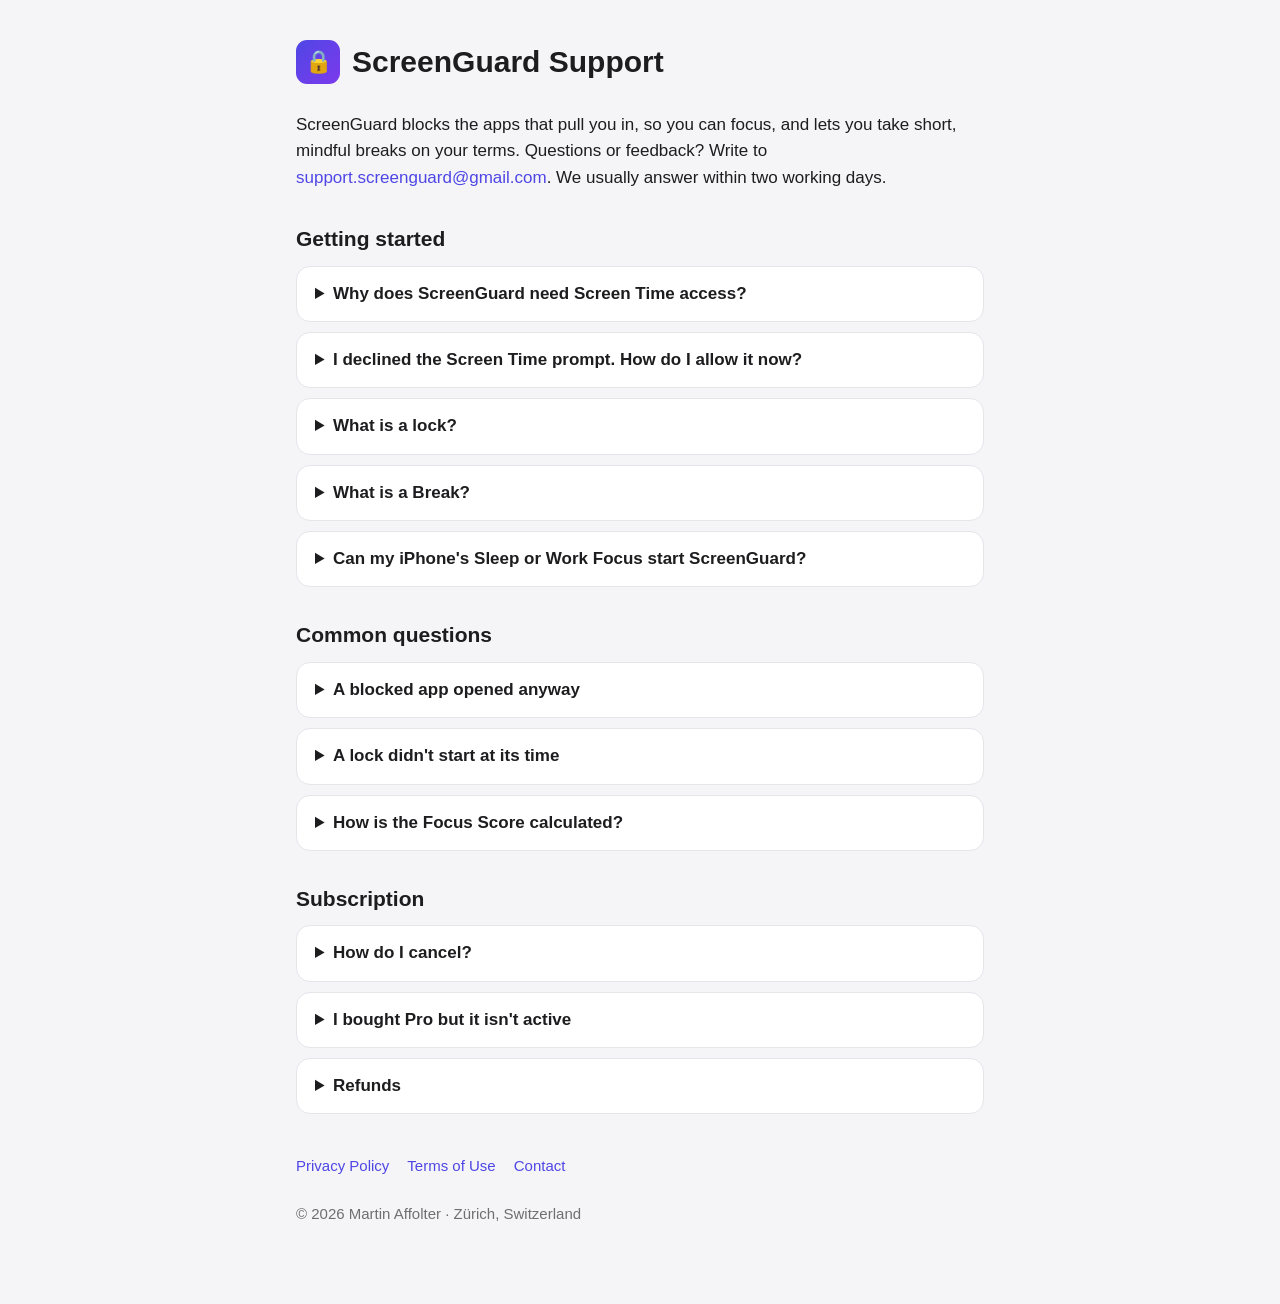
==== index.html @ 08f913f5 "Update support site" ====
<!doctype html>
<html lang="en">
<head>
<meta charset="utf-8"><meta name="viewport" content="width=device-width, initial-scale=1">
<title>ScreenGuard Support</title>
<meta name="description" content="Help and support for ScreenGuard, the calm app blocker for iPhone.">
<link rel="stylesheet" href="style.css">
</head>
<body><main>
<header><div class="logo" aria-hidden="true">🔒</div><h1>ScreenGuard Support</h1></header>
<p>ScreenGuard blocks the apps that pull you in, so you can focus, and lets you take short, mindful breaks on your terms. Questions or feedback? Write to <a href="mailto:support.screenguard@gmail.com">support.screenguard@gmail.com</a>. We usually answer within two working days.</p>

<h2>Getting started</h2>
<details><summary>Why does ScreenGuard need Screen Time access?</summary>
<p>Blocking apps on iPhone is only possible through Apple's Screen Time framework. When you allow access, ScreenGuard can shield the apps you choose. Your data never leaves your iPhone; see the <a href="privacy.html">privacy policy</a>.</p></details>
<details><summary>I declined the Screen Time prompt. How do I allow it now?</summary>
<p>Open ScreenGuard; it shows a button to ask again. If that doesn't appear, go to iPhone Settings › Screen Time › Apps with Screen Time Access and turn on ScreenGuard.</p></details>
<details><summary>What is a lock?</summary>
<p>A <strong>lock</strong> is a group of apps and when they're locked. There are three kinds: <strong>for a set time</strong> (now, or automatically at set times), <strong>all the time</strong> (with short Breaks when you need one, and optional free times like lunch), and a <strong>daily time limit</strong> (one shared amount of time a day for the group). You find them all on the Locks page.</p></details>
<details><summary>What is a Break?</summary>
<p>A <strong>Break</strong> opens the apps of an always-on lock for a few minutes, after a short breathing pause, and locks them again automatically. You choose how many Breaks you get a day in Settings › Daily Goal &amp; Breaks.</p></details>
<details><summary>Can my iPhone's Sleep or Work Focus start ScreenGuard?</summary>
<p>Yes. In iPhone Settings › Focus, choose a Focus (for example Sleep), tap Add Filter, choose ScreenGuard and pick a lock. Its apps are locked while that Focus is on.</p></details>

<h2>Common questions</h2>
<details><summary>A blocked app opened anyway</summary>
<p>Make sure Screen Time access is still on (Settings › Screen Time › Apps with Screen Time Access) and that the app is in the lock that's running. iOS sometimes needs a few seconds to apply a new block.</p></details>
<details><summary>A lock didn't start at its time</summary>
<p>Check that the time is switched on in the lock, that today isn't a day off, and that you didn't unlock it early earlier in the same window. iOS allows ScreenGuard at most 14 lock times in total.</p></details>
<details><summary>How is the Focus Score calculated?</summary>
<p>Tap the ⓘ next to your score in the app. In short: Focus time (50), follow-through (20), restraint (20) and letting your planned locks run (10). Every way of locking counts as Focus time between 7:00 and 23:00: locks you start, locks at set times, always-locked apps (minus Breaks and free times) and daily time limits once they're used up. Each Break costs a few points, a little more each time.</p></details>

<h2>Subscription</h2>
<details><summary>How do I cancel?</summary>
<p>Settings › your name › Subscriptions › ScreenGuard Pro › Cancel Subscription. You keep Pro until the end of the period you paid for.</p></details>
<details><summary>I bought Pro but it isn't active</summary>
<p>In ScreenGuard open Settings › ScreenGuard Pro and tap Restore Purchases, signed in with the Apple Account you bought with.</p></details>
<details><summary>Refunds</summary>
<p>Purchases are handled by Apple. Request a refund at <a href="https://reportaproblem.apple.com">reportaproblem.apple.com</a>.</p></details>

<nav><a href="privacy.html">Privacy Policy</a><a href="https://www.apple.com/legal/internet-services/itunes/dev/stdeula/">Terms of Use</a><a href="mailto:support.screenguard@gmail.com">Contact</a></nav>
<p class="muted" style="margin-top:24px">© 2026 Martin Affolter · Zürich, Switzerland</p>
</main></body></html>
---- style.css ----
:root { --bg:#f5f5f7; --card:#fff; --ink:#1d1d1f; --muted:#6e6e73; --accent:#4f46e5; --line:#e5e5ea; }
@media (prefers-color-scheme: dark) { :root { --bg:#000; --card:#1c1c1e; --ink:#f5f5f7; --muted:#a1a1a6; --accent:#8b85ff; --line:#2c2c2e; } }
* { box-sizing: border-box; }
body { margin:0; background:var(--bg); color:var(--ink); font:17px/1.55 -apple-system, BlinkMacSystemFont, "SF Pro Text", "Helvetica Neue", Arial, sans-serif; -webkit-text-size-adjust:100%; }
main { max-width:720px; margin:0 auto; padding:40px 16px 64px; }
header { display:flex; align-items:center; gap:12px; margin-bottom:28px; }
.logo { width:44px; height:44px; border-radius:11px; background:linear-gradient(135deg,var(--accent),#7c3aed); display:grid; place-items:center; color:#fff; font-size:22px; }
h1 { font-size:30px; line-height:1.2; margin:0; }
h2 { font-size:21px; margin:32px 0 8px; }
h3 { font-size:17px; margin:20px 0 4px; }
p, li { color:var(--ink); }
.muted { color:var(--muted); font-size:15px; }
.card { background:var(--card); border-radius:16px; padding:20px; margin:16px 0; border:1px solid var(--line); }
a { color:var(--accent); text-decoration:none; } a:hover { text-decoration:underline; }
details { background:var(--card); border:1px solid var(--line); border-radius:14px; padding:14px 18px; margin:10px 0; }
summary { font-weight:600; cursor:pointer; }
nav { display:flex; gap:18px; margin-top:40px; font-size:15px; flex-wrap:wrap; }
ul { padding-left:22px; }
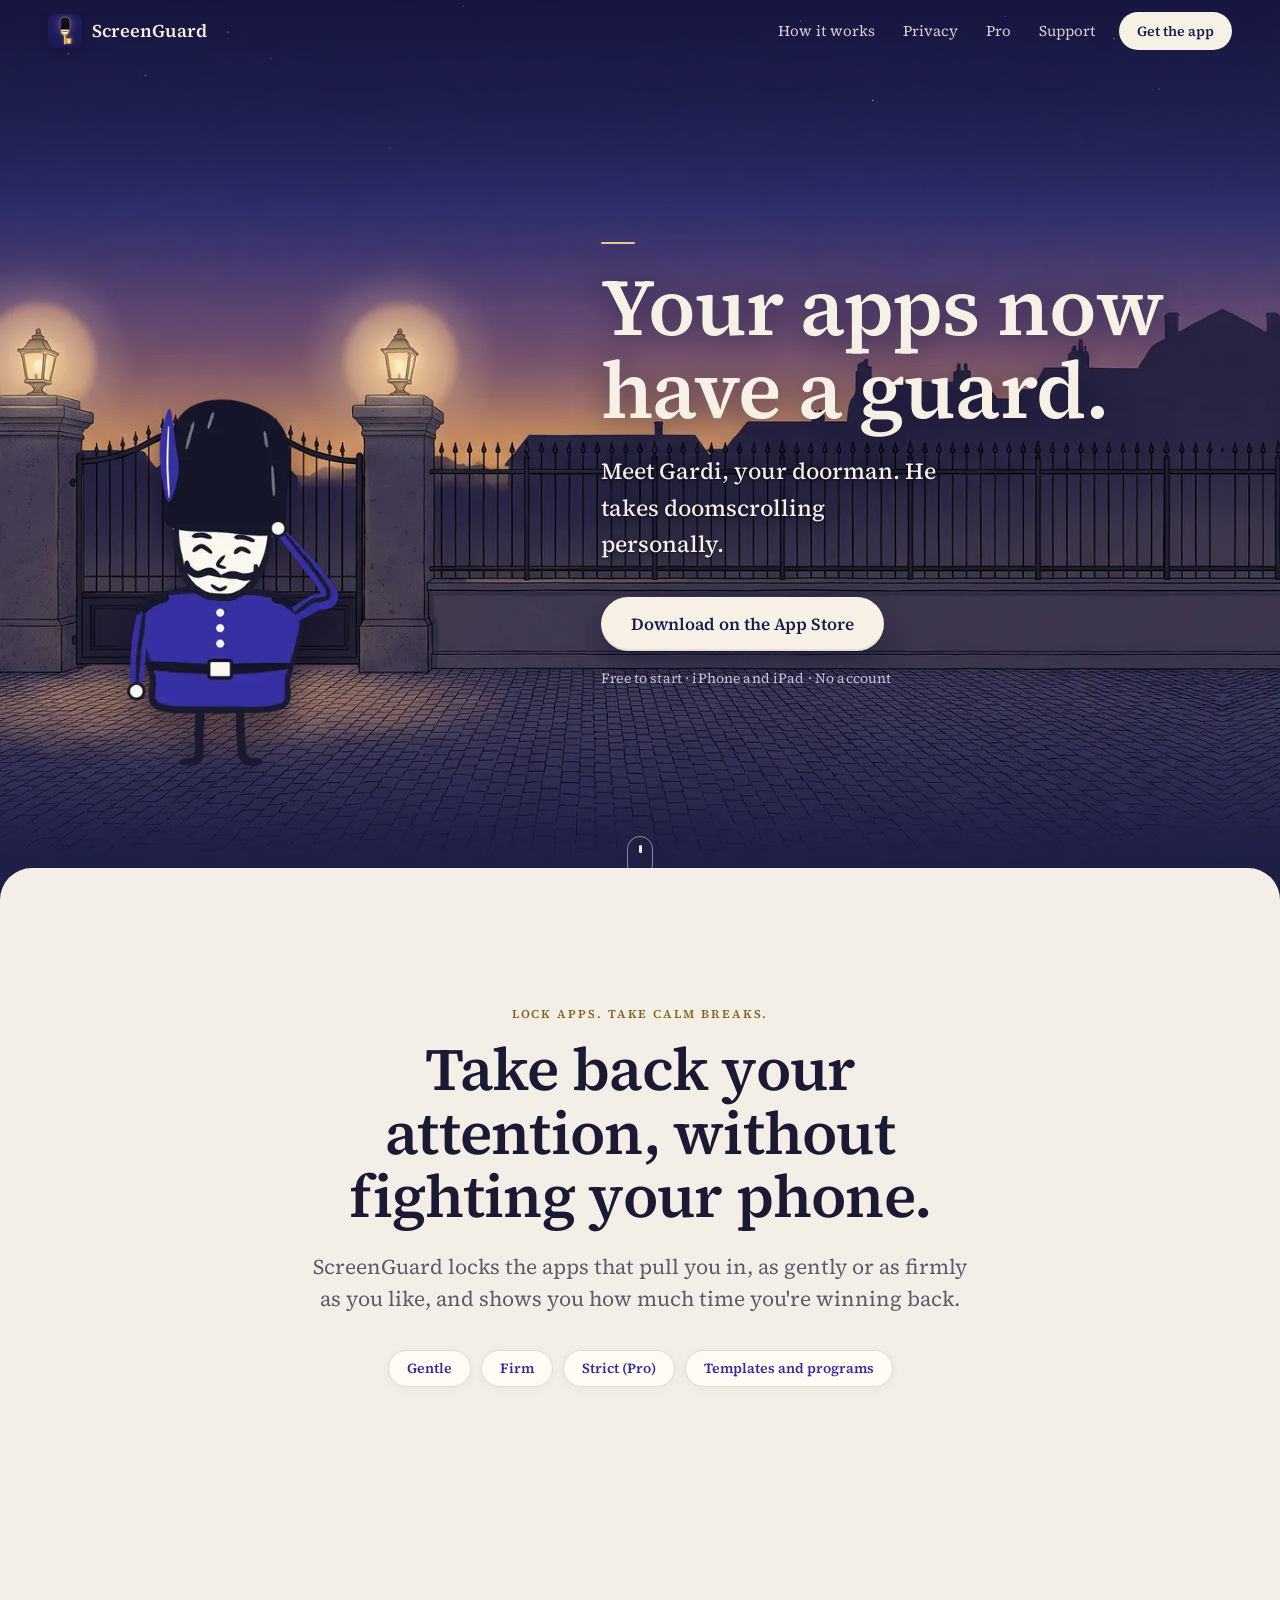
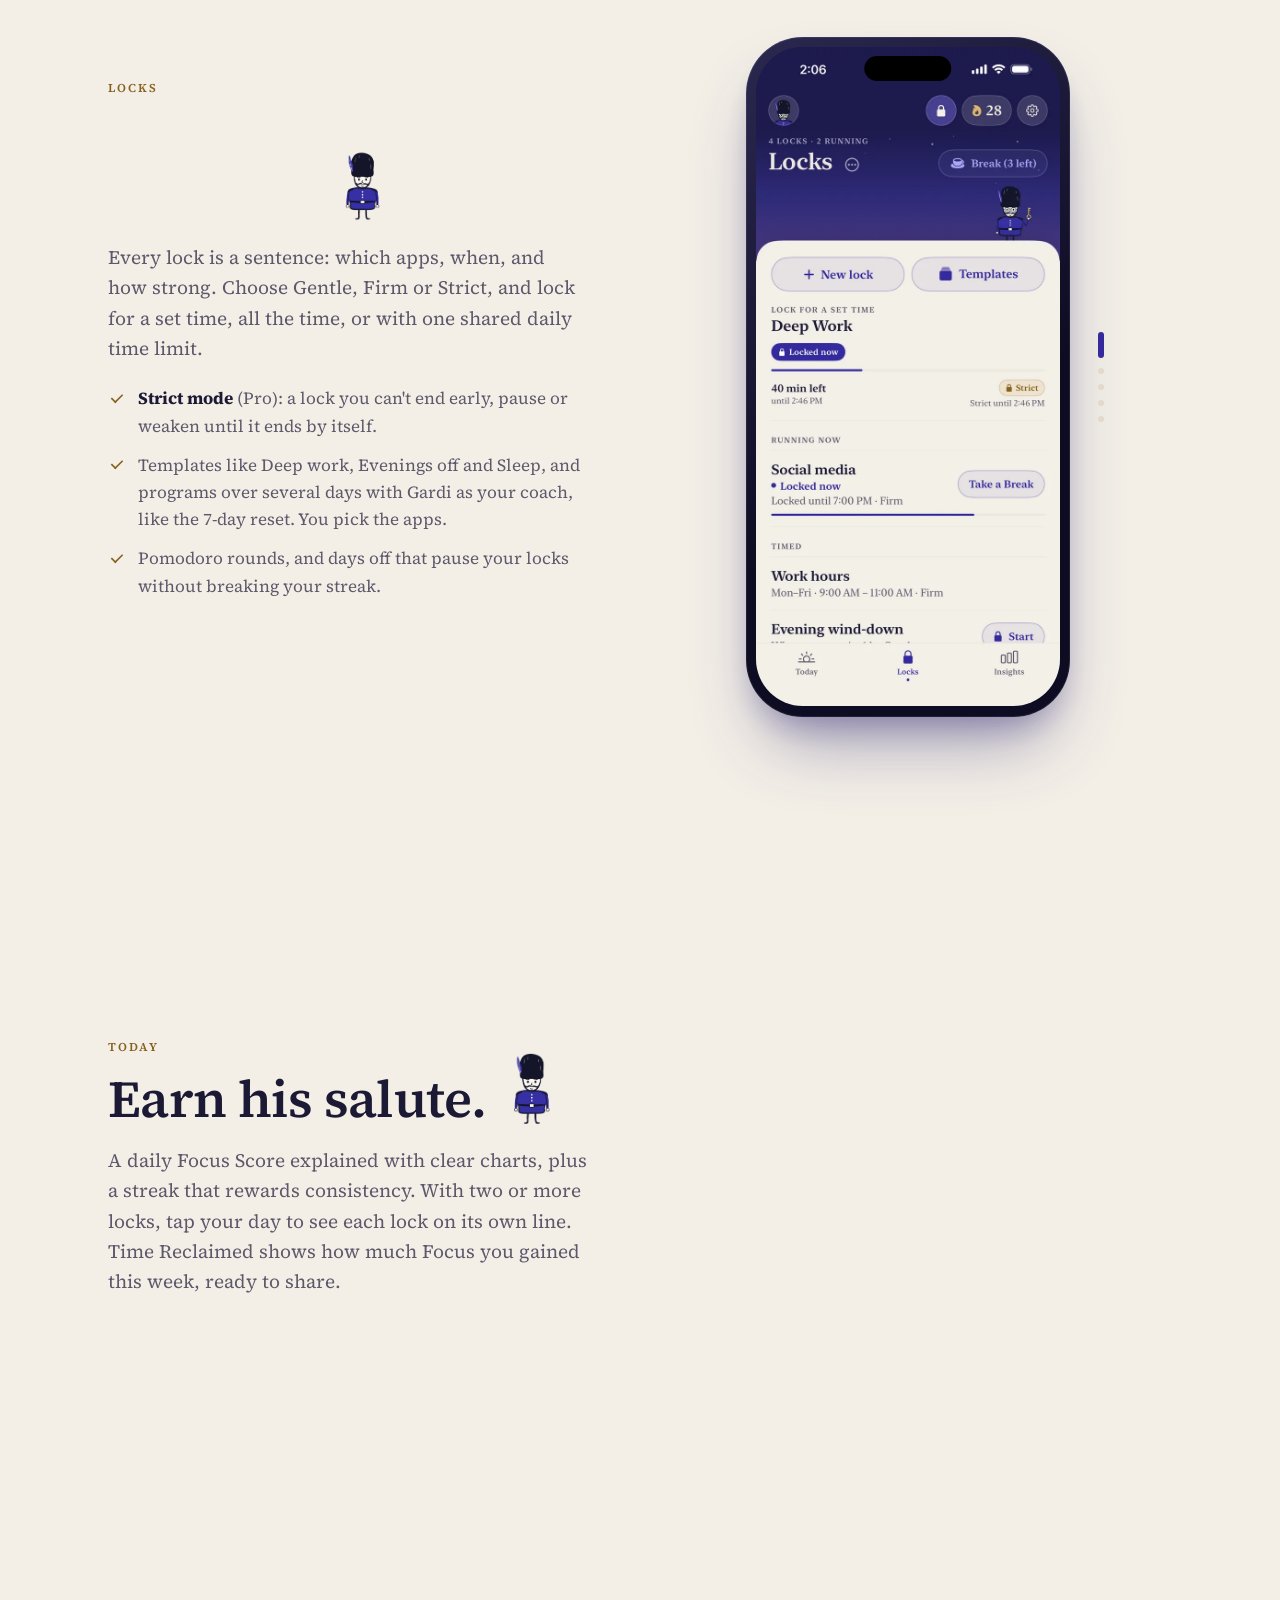
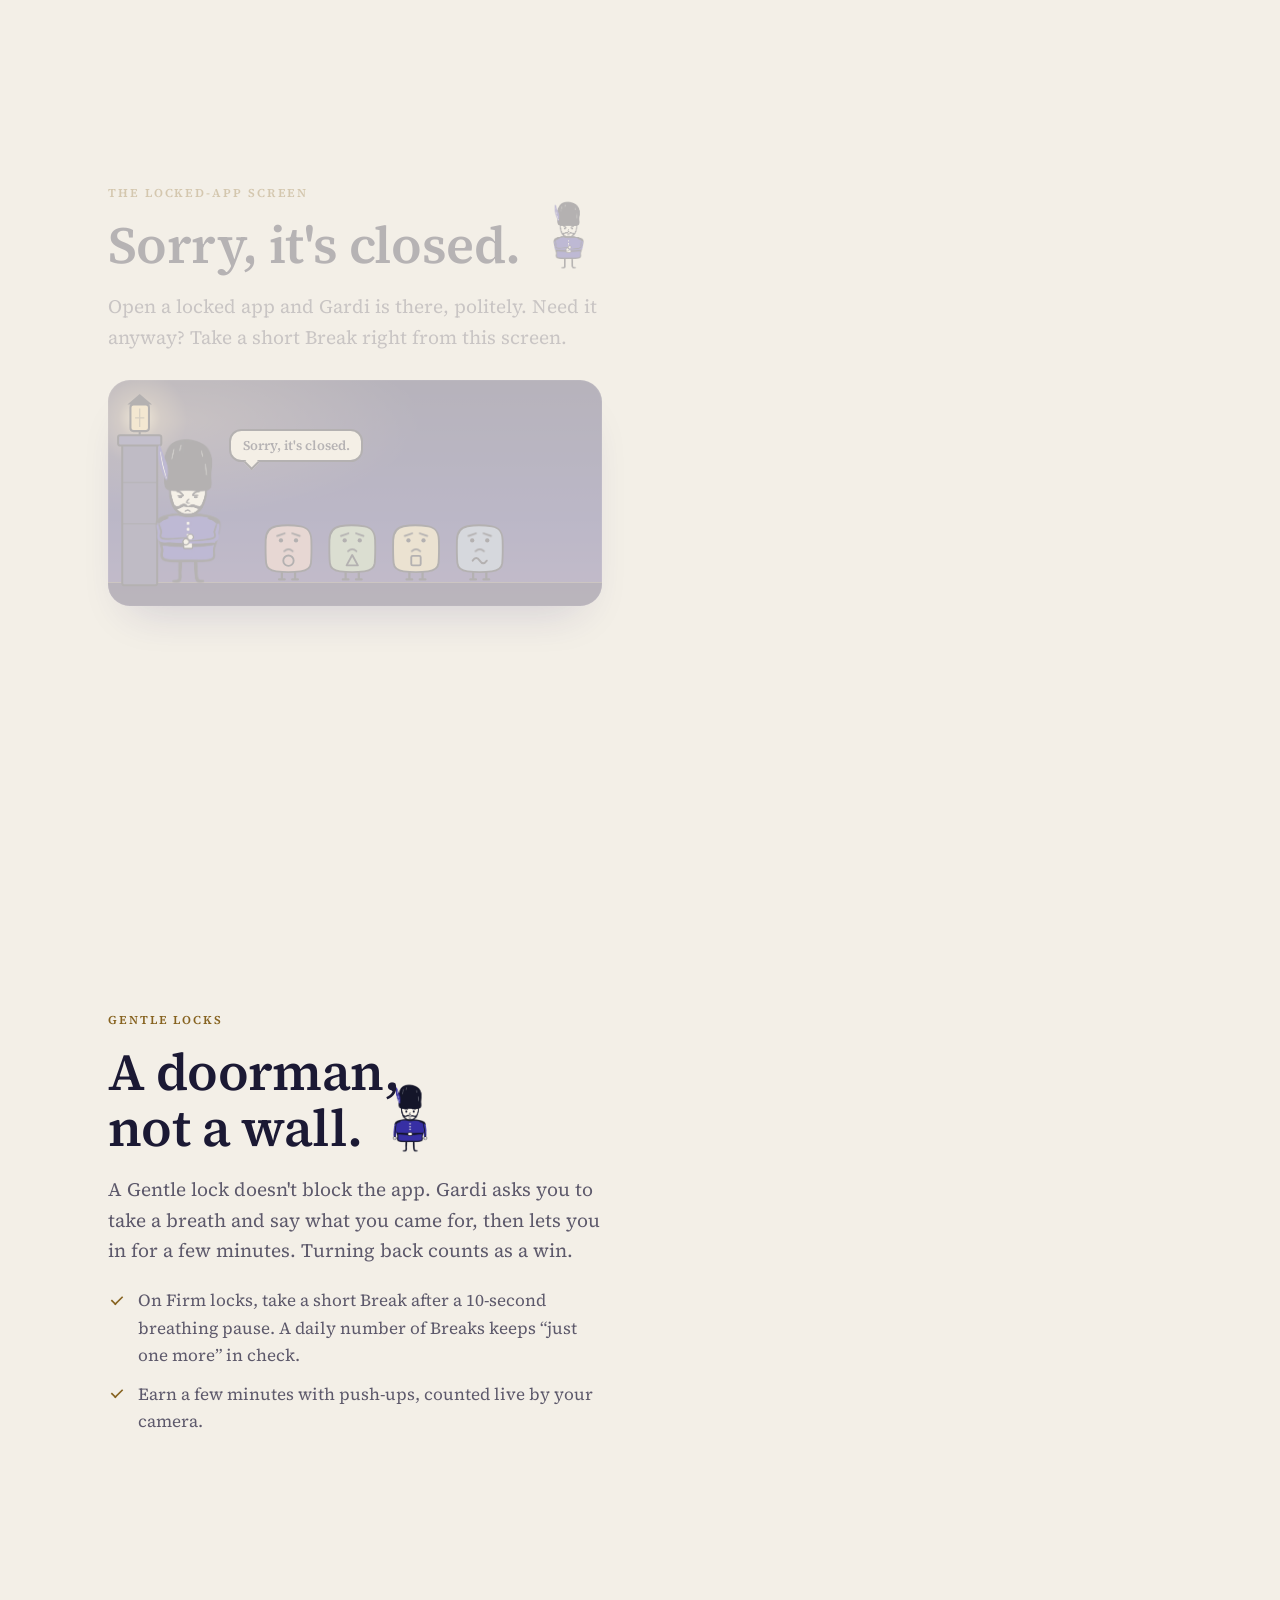
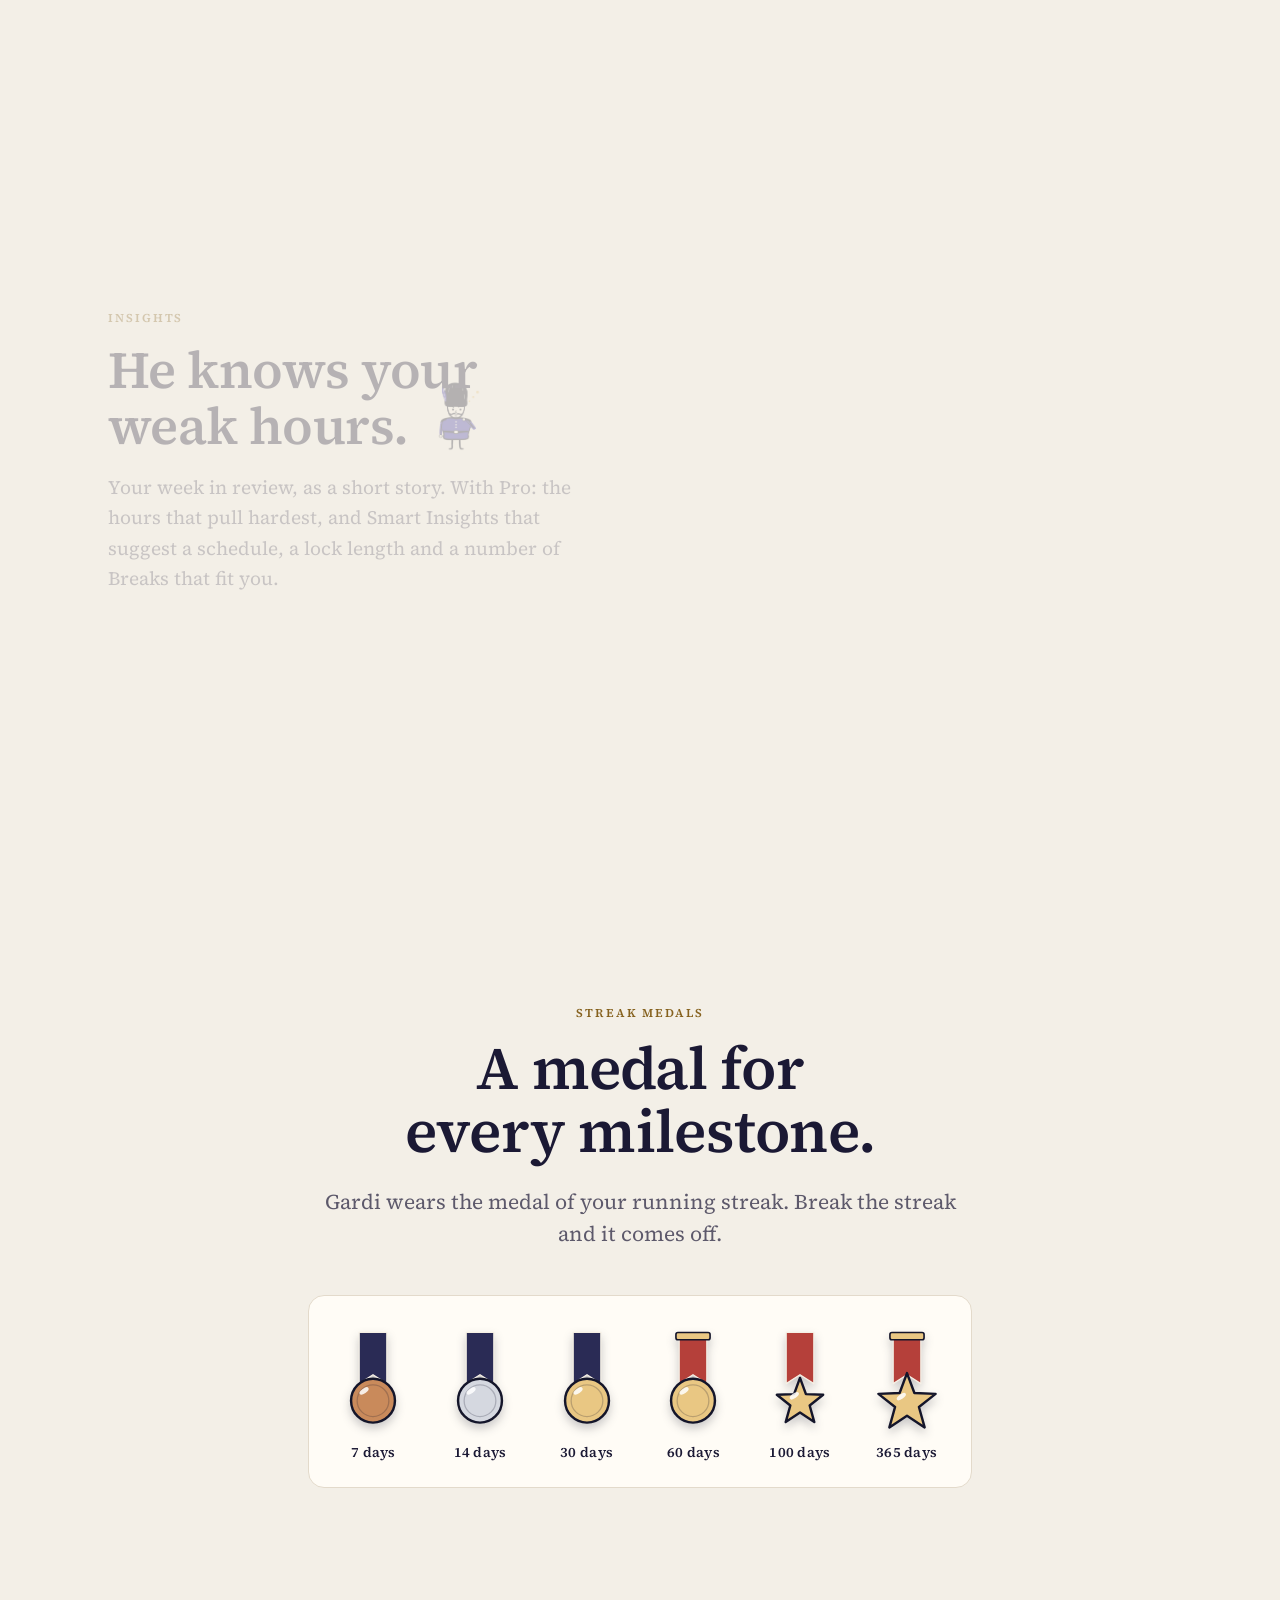
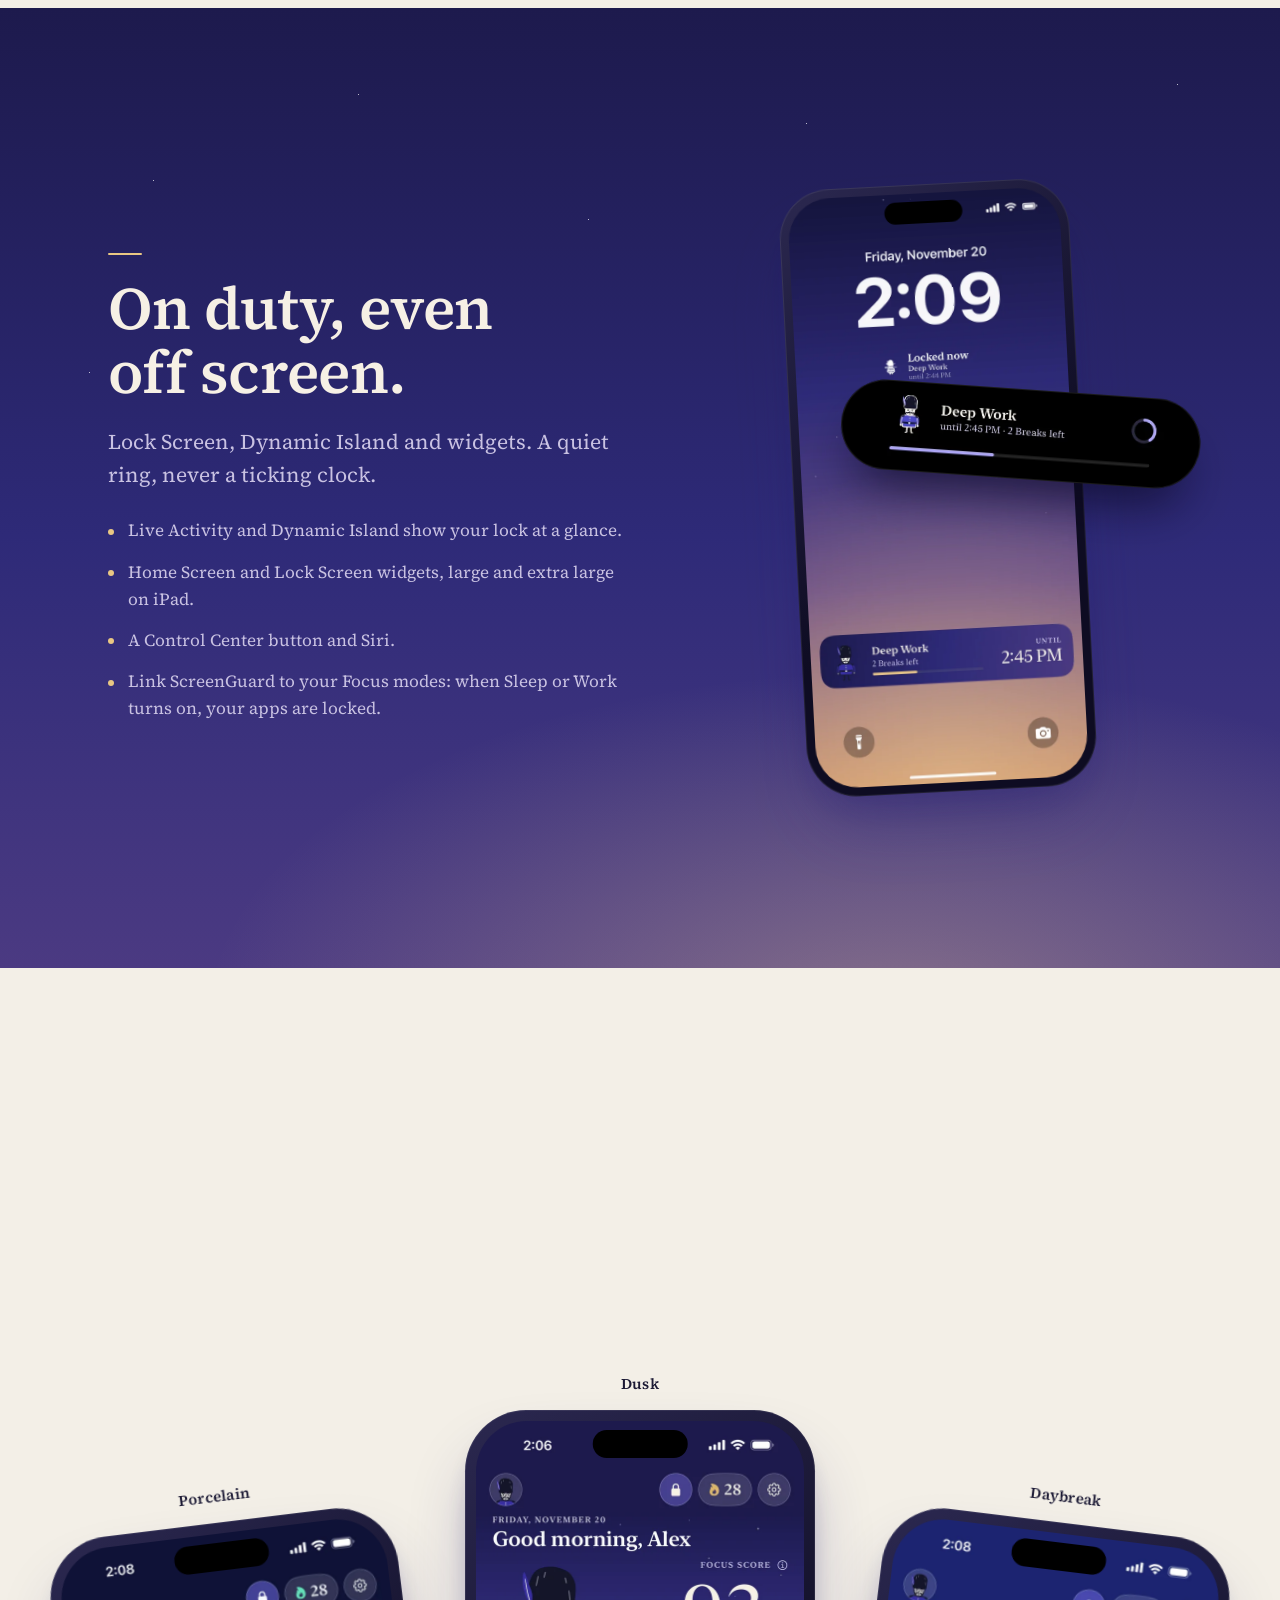
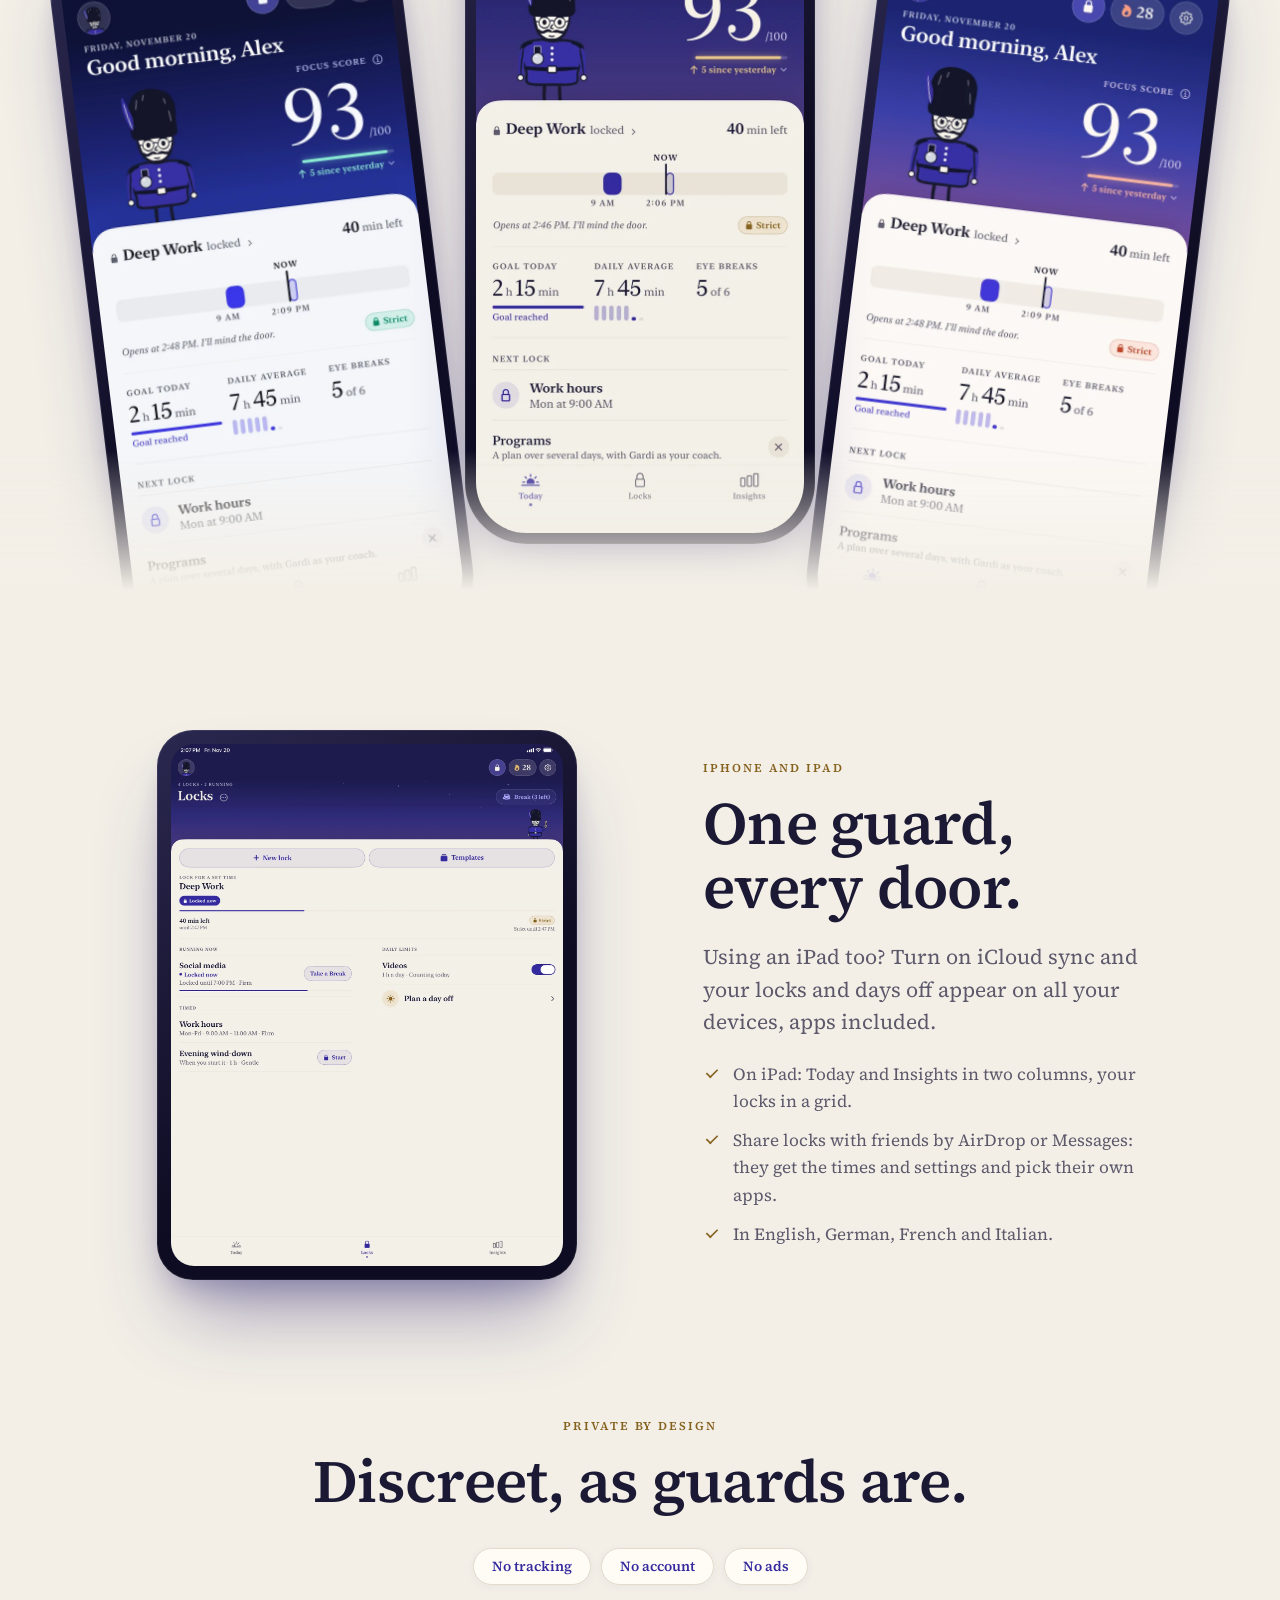
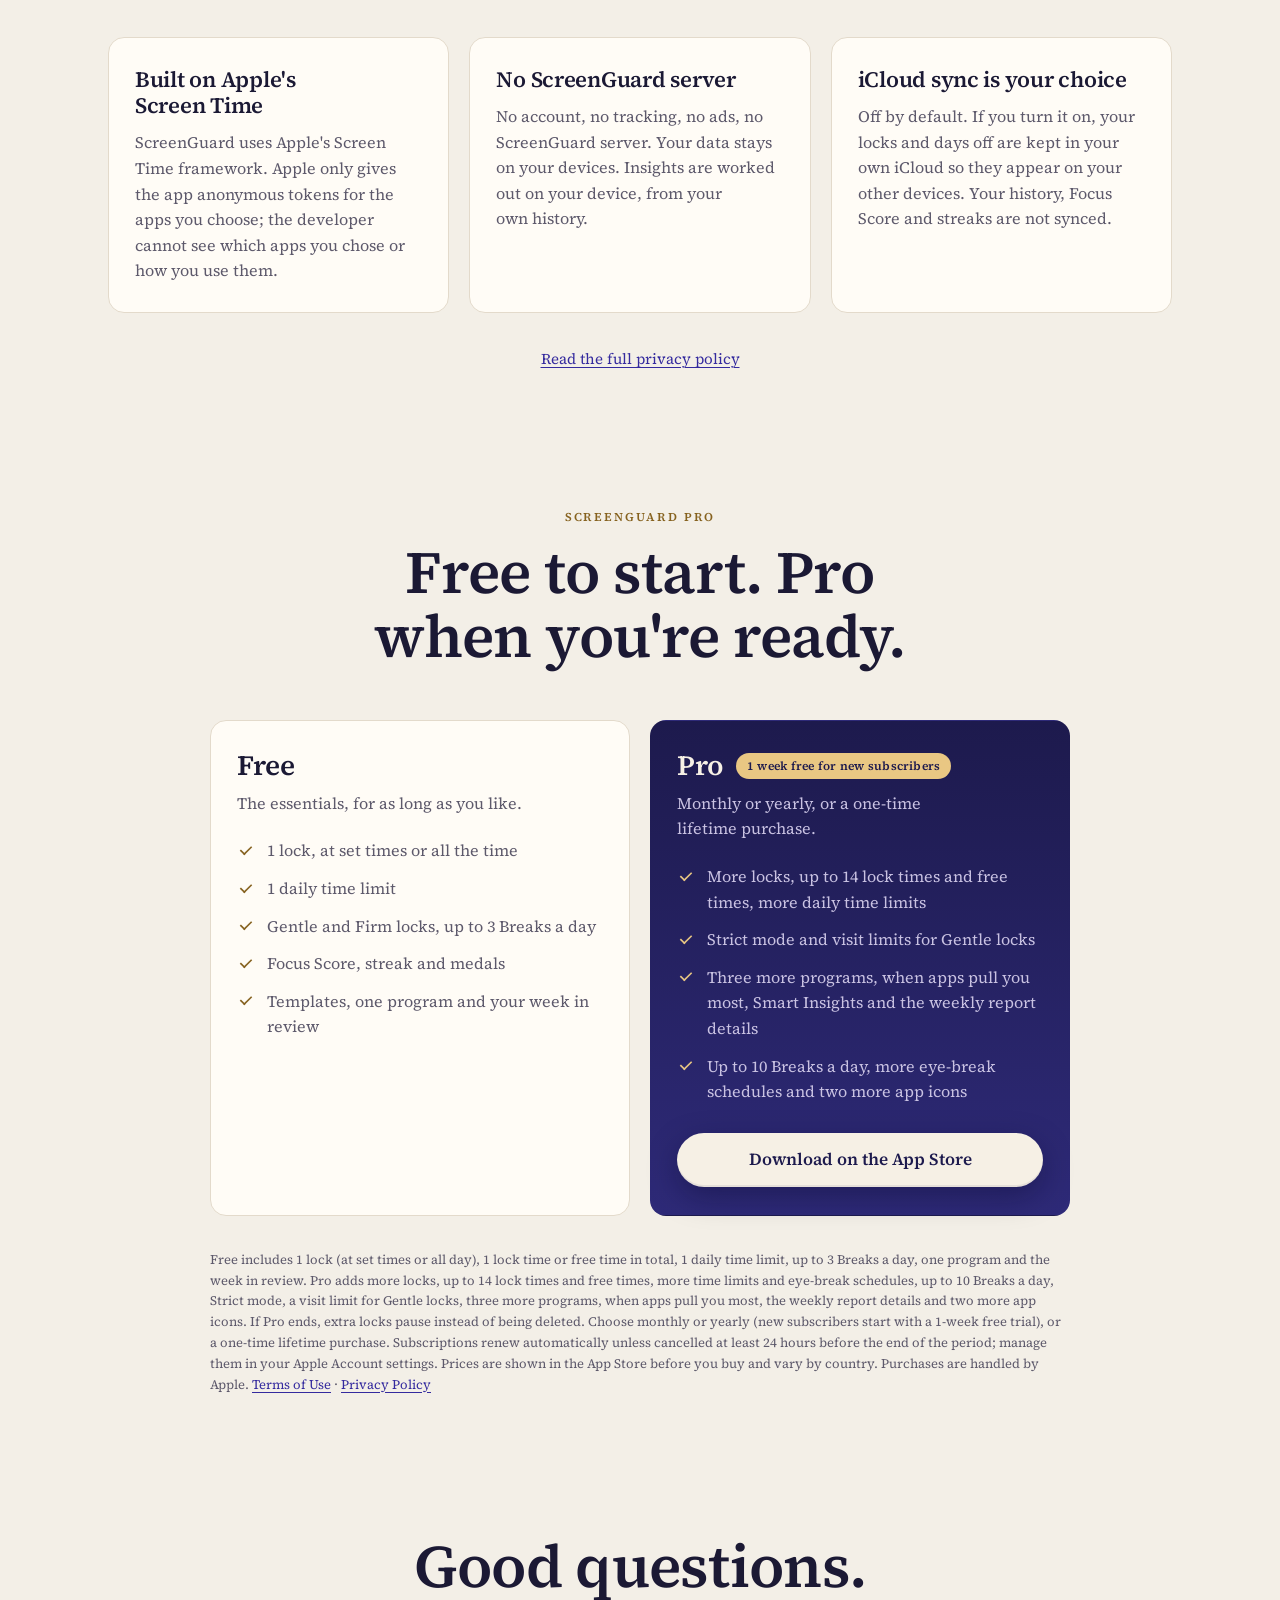
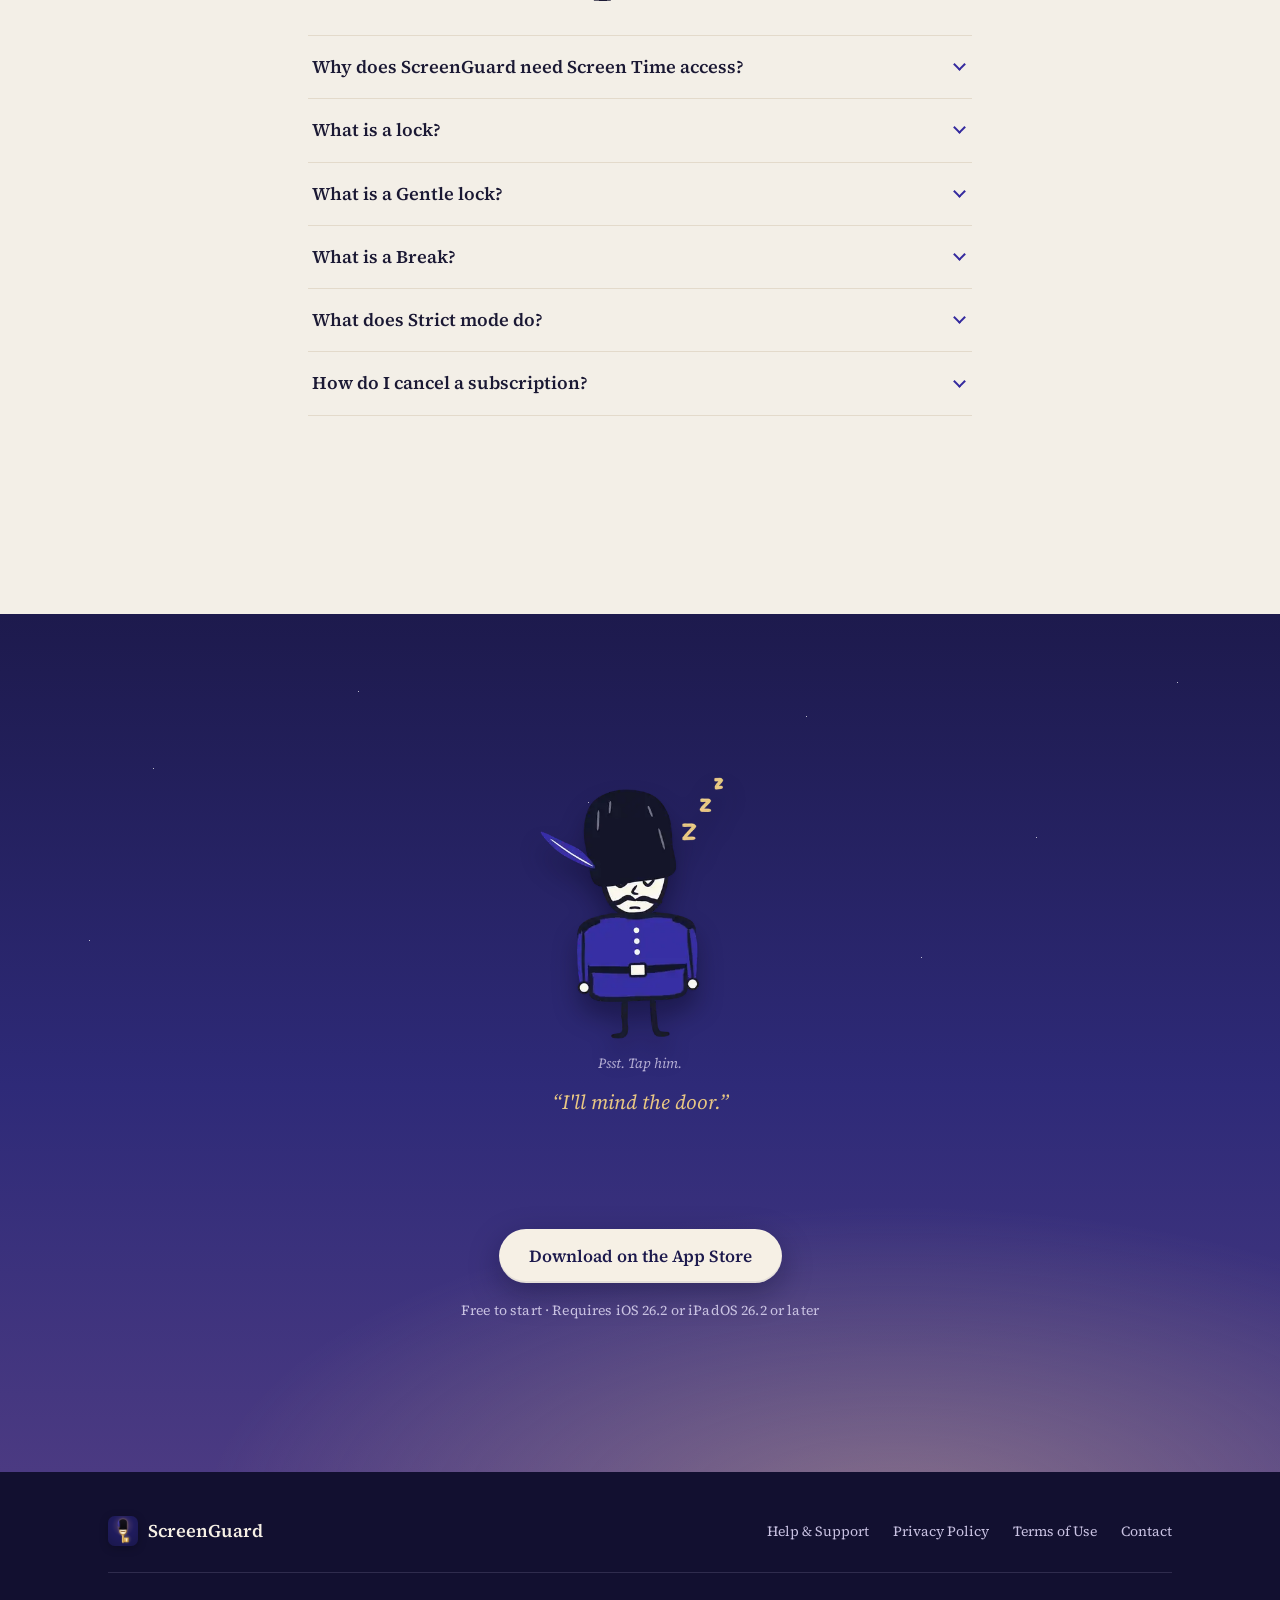
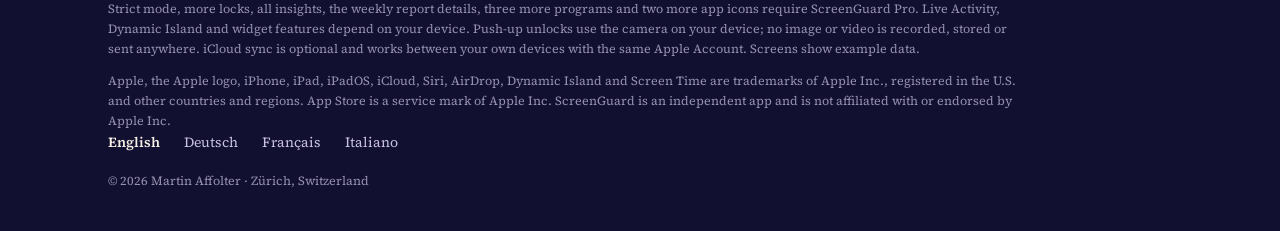
==== commit cb91b47a: "Update support site" ====
--- a/index.html
+++ b/index.html
@@ -1,43 +1,364 @@
 <!doctype html>
 <html lang="en">
 <head>
-<meta charset="utf-8"><meta name="viewport" content="width=device-width, initial-scale=1">
-<title>ScreenGuard Support</title>
-<meta name="description" content="Help and support for ScreenGuard, the calm app blocker for iPhone.">
-<link rel="stylesheet" href="style.css">
+<meta charset="utf-8">
+<meta name="viewport" content="width=device-width, initial-scale=1, viewport-fit=cover">
+<title>ScreenGuard: your apps now have a guard</title>
+<meta name="description" content="ScreenGuard locks the apps that pull you in, as gently or as firmly as you like, gives you short, mindful breaks when you need them, and shows you how much time you're winning back. No account, no ads, no tracking. For iPhone and iPad.">
+<meta name="apple-itunes-app" content="app-id=6760020453">
+<meta name="theme-color" content="#1D1A4D">
+<link rel="canonical" href="https://screenguardhq.com/">
+<link rel="alternate" hreflang="en" href="https://screenguardhq.com/">
+<link rel="alternate" hreflang="de" href="https://screenguardhq.com/de/">
+<link rel="alternate" hreflang="fr" href="https://screenguardhq.com/fr/">
+<link rel="alternate" hreflang="it" href="https://screenguardhq.com/it/">
+<link rel="alternate" hreflang="x-default" href="https://screenguardhq.com/">
+<meta property="og:type" content="website">
+<meta property="og:title" content="ScreenGuard: your apps now have a guard">
+<meta property="og:description" content="Lock apps gently or firmly. Meet Gardi, your doorman.">
+<meta property="og:image" content="https://screenguardhq.com/assets/og.jpg?v=58442f9f">
+<meta property="og:url" content="https://screenguardhq.com/">
+<meta property="og:locale" content="en_US">
+<meta name="twitter:card" content="summary_large_image">
+<link rel="icon" href="assets/icon-64.png">
+<link rel="apple-touch-icon" href="assets/icon-180.png">
+<link rel="preload" as="image" href="assets/hero-gate.webp" imagesrcset="assets/hero-gate-1400.webp 1400w, assets/hero-gate.webp 2400w" imagesizes="max(100vw, 138vh)">
+<link rel="stylesheet" href="landing.css?v=345cbb15">
+<script>/* Motion classes, set before first paint: p1 hero arrival, p2 headlines write themselves, p5 dusk follows the scroll, p6 startle on tap.
+   Reduced motion gets none of them (stills and final states only). The timeout undoes p1 if motion.js never starts. */
+(function(){var d=document.documentElement;d.classList.add('js');
+if(matchMedia('(prefers-reduced-motion: reduce)').matches)return;
+d.classList.add('p1','p2','p5','p6','p1-pre','p1-hide');
+setTimeout(function(){if(!window.__sgMotion)d.classList.remove('p1','p1-pre','p1-hide')},6000)})()</script>
+<script type="application/ld+json">{"@context": "https://schema.org", "@type": "SoftwareApplication", "name": "ScreenGuard", "operatingSystem": "iOS 26.2, iPadOS 26.2", "applicationCategory": "UtilitiesApplication", "softwareVersion": "1.6", "inLanguage": "en", "description": "ScreenGuard locks the apps that pull you in, as gently or as firmly as you like, gives you short, mindful breaks when you need them, and shows you how much time you're winning back. No account, no ads, no tracking. For iPhone and iPad.", "url": "https://screenguardhq.com/", "image": "https://screenguardhq.com/assets/og.jpg?v=58442f9f", "installUrl": "https://apps.apple.com/app/id6760020453", "offers": {"@type": "Offer", "price": "0", "priceCurrency": "CHF"}, "author": {"@type": "Person", "name": "Martin Affolter"}}</script>
 </head>
-<body><main>
-<header><div class="logo" aria-hidden="true">🔒</div><h1>ScreenGuard Support</h1></header>
-<p>ScreenGuard blocks the apps that pull you in, so you can focus, and lets you take short, mindful breaks on your terms. Questions or feedback? Write to <a href="mailto:support.screenguard@gmail.com">support.screenguard@gmail.com</a>. We usually answer within two working days.</p>
-
-<h2>Getting started</h2>
-<details><summary>Why does ScreenGuard need Screen Time access?</summary>
-<p>Blocking apps on iPhone is only possible through Apple's Screen Time framework. When you allow access, ScreenGuard can shield the apps you choose. Your data never leaves your iPhone; see the <a href="privacy.html">privacy policy</a>.</p></details>
-<details><summary>I declined the Screen Time prompt. How do I allow it now?</summary>
-<p>Open ScreenGuard; it shows a button to ask again. If that doesn't appear, go to iPhone Settings › Screen Time › Apps with Screen Time Access and turn on ScreenGuard.</p></details>
-<details><summary>What is a lock?</summary>
-<p>A <strong>lock</strong> is a group of apps and when they're locked. There are three kinds: <strong>for a set time</strong> (now, or automatically at set times), <strong>all the time</strong> (with short Breaks when you need one, and optional free times like lunch), and a <strong>daily time limit</strong> (one shared amount of time a day for the group). You find them all on the Locks page.</p></details>
-<details><summary>What is a Break?</summary>
-<p>A <strong>Break</strong> opens the apps of an always-on lock for a few minutes, after a short breathing pause, and locks them again automatically. You choose how many Breaks you get a day in Settings › Daily Goal &amp; Breaks.</p></details>
-<details><summary>Can my iPhone's Sleep or Work Focus start ScreenGuard?</summary>
-<p>Yes. In iPhone Settings › Focus, choose a Focus (for example Sleep), tap Add Filter, choose ScreenGuard and pick a lock. Its apps are locked while that Focus is on.</p></details>
-
-<h2>Common questions</h2>
-<details><summary>A blocked app opened anyway</summary>
-<p>Make sure Screen Time access is still on (Settings › Screen Time › Apps with Screen Time Access) and that the app is in the lock that's running. iOS sometimes needs a few seconds to apply a new block.</p></details>
-<details><summary>A lock didn't start at its time</summary>
-<p>Check that the time is switched on in the lock, that today isn't a day off, and that you didn't unlock it early earlier in the same window. iOS allows ScreenGuard at most 14 lock times in total.</p></details>
-<details><summary>How is the Focus Score calculated?</summary>
-<p>Tap the ⓘ next to your score in the app. In short: Focus time (50), follow-through (20), restraint (20) and letting your planned locks run (10). Every way of locking counts as Focus time between 7:00 and 23:00: locks you start, locks at set times, always-locked apps (minus Breaks and free times) and daily time limits once they're used up. Each Break costs a few points, a little more each time.</p></details>
-
-<h2>Subscription</h2>
-<details><summary>How do I cancel?</summary>
-<p>Settings › your name › Subscriptions › ScreenGuard Pro › Cancel Subscription. You keep Pro until the end of the period you paid for.</p></details>
-<details><summary>I bought Pro but it isn't active</summary>
-<p>In ScreenGuard open Settings › ScreenGuard Pro and tap Restore Purchases, signed in with the Apple Account you bought with.</p></details>
-<details><summary>Refunds</summary>
-<p>Purchases are handled by Apple. Request a refund at <a href="https://reportaproblem.apple.com">reportaproblem.apple.com</a>.</p></details>
-
-<nav><a href="privacy.html">Privacy Policy</a><a href="https://www.apple.com/legal/internet-services/itunes/dev/stdeula/">Terms of Use</a><a href="mailto:support.screenguard@gmail.com">Contact</a></nav>
-<p class="muted" style="margin-top:24px">© 2026 Martin Affolter · Zürich, Switzerland</p>
-</main></body></html>
+<body>
+
+<header class="nav" id="nav">
+  <a class="brand" href="#top" aria-label="ScreenGuard, back to top">
+    <img src="assets/icon-64.png" width="34" height="34" alt="">
+    <span>ScreenGuard</span>
+  </a>
+  <nav aria-label="Sections">
+    <a href="#tour">How it works</a>
+    <a href="#privacy">Privacy</a>
+    <a href="#pro">Pro</a>
+    <a href="support.html">Support</a>
+  </nav>
+  <a class="btn btn-small" href="https://apps.apple.com/app/id6760020453">Get the app</a>
+</header>
+
+<main id="top">
+
+<!-- ───────── Hero ───────── -->
+<section class="hero" id="hero">
+  <div class="scene" aria-hidden="true">
+    <img class="scene-art" src="assets/hero-gate.webp"
+         srcset="assets/hero-gate-1400.webp 1400w, assets/hero-gate.webp 2400w"
+         sizes="max(100vw, 138vh)" alt="" fetchpriority="high">
+    <span class="dim dim-pre"></span><span class="dim dim-dusk"></span>
+    <span class="lamp lamp-a"></span><span class="lamp lamp-b"></span>
+  </div>
+  <div class="scene scene-front">
+    <button class="gardi" id="gardi" type="button" aria-label="Gardi, the guard. Tap for a salute.">
+      <picture>
+        <source media="(prefers-reduced-motion: reduce)" srcset="assets/gardi-still.webp">
+        <img src="assets/gardi-hero.webp" width="364" height="640" alt="">
+      </picture>
+    </button>
+  </div>
+  <div class="hero-inner">
+    <div class="hero-copy">
+      <p class="rule" aria-hidden="true"></p>
+      <h1>Your apps now have a&nbsp;guard.</h1>
+      <p class="lede">Meet Gardi, your doorman. He takes doomscrolling personally.</p>
+    </div>
+    <div class="hero-cta">
+      <a class="btn btn-cream" href="https://apps.apple.com/app/id6760020453">Download on the App Store</a>
+      <p class="hero-note">Free to start · iPhone and iPad · No account</p>
+    </div>
+  </div>
+  <a class="scroll-cue" href="#promise" aria-label="Scroll to learn more"><span></span></a>
+</section>
+
+<!-- ───────── Promise ───────── -->
+<section class="paper promise" id="promise">
+  <div class="wrap narrow center">
+    <p class="kicker reveal">Lock apps. Take calm breaks.</p>
+    <h2 class="display reveal">Take back your attention, without fighting your&nbsp;phone.</h2>
+    <p class="body-l reveal">ScreenGuard locks the apps that pull you in, as gently or as firmly as you like, and shows you how much time you're winning back.</p>
+    <ul class="chips reveal" aria-label="How strong a lock is">
+      <li>Gentle</li><li>Firm</li><li>Strict (Pro)</li><li>Templates and programs</li>
+    </ul>
+  </div>
+</section>
+
+<!-- ───────── Tour (sticky phone) ───────── -->
+<section class="paper tour" id="tour">
+  <div class="wrap tour-grid">
+    <div class="chapters">
+
+      <article class="chapter" data-screen="0">
+        <p class="kicker">Locks</p>
+        <h2>He never leaves his post.<img class="mini" src="assets/g/still-calm.webp" width="54" height="72" alt="" aria-hidden="true" loading="lazy" decoding="async"></h2>
+        <p>Every lock is a sentence: which apps, when, and how strong. Choose Gentle, Firm or Strict, and lock for a set time, all the time, or with one shared daily time limit.</p>
+        <ul class="ticks">
+          <li><strong>Strict mode</strong> (Pro): a lock you can't end early, pause or weaken until it ends by itself.</li>
+          <li>Templates like Deep work, Evenings off and Sleep, and programs over several days with Gardi as your coach, like the 7-day reset. You pick the apps.</li>
+          <li>Pomodoro rounds, and days off that pause your locks without breaking your streak.</li>
+        </ul>
+        <figure class="phone inline"><img src="assets/screen-locks.webp?v=4a5cf82b" width="660" height="1434" loading="lazy" alt="The Locks page: Deep Work running as a Strict lock, Social media locked, Work hours and Evening wind-down below"></figure>
+      </article>
+
+      <article class="chapter" data-screen="1">
+        <p class="kicker">Today</p>
+        <h2>Earn his salute.<img class="mini" src="assets/g/still-proud.webp" width="54" height="72" alt="" aria-hidden="true" loading="lazy" decoding="async" data-kind="salute"></h2>
+        <p>A daily Focus Score explained with clear charts, plus a streak that rewards consistency. With two or more locks, tap your day to see each lock on its own line. Time Reclaimed shows how much Focus you gained this week, ready to share.</p>
+        <figure class="phone inline"><img src="assets/screen-today.webp?v=45899928" width="660" height="1434" loading="lazy" alt="The Today page: Gardi, a Focus Score of 93, the lock running now, daily goal and eye breaks"></figure>
+      </article>
+
+      <article class="chapter" data-screen="2">
+        <p class="kicker">The locked-app screen</p>
+        <h2>Sorry, it's closed.<img class="mini" src="assets/g/still-stern.webp" width="54" height="72" alt="" aria-hidden="true" loading="lazy" decoding="async"></h2>
+        <p>Open a locked app and Gardi is there, politely. Need it anyway? Take a short Break right from this screen.</p>
+        <div class="gate-stage" aria-hidden="true"><div class="gs-in">
+        <div class="gs-ground"></div>
+        <svg class="gs-post" viewBox="0 0 50 190" aria-hidden="true"><defs><radialGradient id="gsGlow"><stop offset="0" stop-color="#FFF1CF" stop-opacity=".9"/><stop offset=".45" stop-color="#F4D59A" stop-opacity=".3"/><stop offset="1" stop-color="#F4D59A" stop-opacity="0"/></radialGradient></defs><circle cx="25" cy="27" r="46" fill="url(#gsGlow)"/><rect x="8" y="52" width="34" height="138" rx="2" fill="#3B3870" stroke="#14152A" stroke-width="2"/><rect x="4" y="44" width="42" height="10" rx="2" fill="#4A4688" stroke="#14152A" stroke-width="2"/><path d="M8 90h34M8 130h34" stroke="#14152A" stroke-width="1.4" opacity=".5"/><path d="M25 44V40" stroke="#14152A" stroke-width="2"/><rect x="16" y="14" width="18" height="26" rx="3" fill="#F4D59A" stroke="#14152A" stroke-width="2"/><path d="M13 14 25 4l12 10z" fill="#14152A"/><path d="M25 18v18M20.5 27h9" stroke="#14152A" stroke-width="1.2" opacity=".45"/></svg>
+        <img class="gs-gardi" src="assets/g/still-stern.webp" width="482" height="675" alt="" loading="lazy" decoding="async">
+        <p class="gs-bub">Sorry, it's closed.</p>
+        <div class="gc front" style="--sx:148;--d:-18s"><span class="fl"><span class="hp"><svg viewBox="0 0 60 68" aria-hidden="true"><g class="ink" fill="none" stroke="#14152A" stroke-width="2.4" stroke-linecap="round"><path d="M23 50v11M20 61h6M37 50v11M34 61h6"/></g><path d="M17 4.5c8-1.5 18-1.3 26 .2 8 1.5 11 6 11.3 14.5.3 9.5.2 17-.4 24.5-.7 6-4.5 8-11 8.7-8.8 1-17.2 1-26 0-6.3-.7-10-2.8-10.6-8.7C5.5 36 5.6 28 5.8 19 6 10.5 9.5 6 17 4.5z" fill="#C99AA0" stroke="#14152A" stroke-width="2" stroke-linejoin="round"/><g fill="#14152A"><circle cx="22" cy="19.5" r="2.3"/><circle cx="38" cy="19.5" r="2.3"/></g><g fill="none" stroke="#14152A" stroke-width="1.8" stroke-linecap="round" stroke-linejoin="round"><path class="f-n" d="M26.5 28.5q3.5 2.2 7 0"/><g class="f-h"><path d="M18 13q4-2.8 8 0M34 13q4-2.8 8 0"/><ellipse cx="30" cy="29" rx="2.3" ry="3" fill="#14152A"/></g><g class="f-s"><path d="M18 14.8 26 12M42 14.8 34 12"/><path d="M25.5 31q4.5-4.5 9 0"/></g></g><g fill="none" stroke="#14152A" stroke-width="2" stroke-linecap="round"><circle cx="30" cy="41" r="5.5"/></g></svg></span></span></div>
+        <div class="gc" style="--sx:210;--d:-12s"><span class="fl"><span class="hp"><svg viewBox="0 0 60 68" aria-hidden="true"><g class="ink" fill="none" stroke="#14152A" stroke-width="2.4" stroke-linecap="round"><path d="M23 50v11M20 61h6M37 50v11M34 61h6"/></g><path d="M17 4.5c8-1.5 18-1.3 26 .2 8 1.5 11 6 11.3 14.5.3 9.5.2 17-.4 24.5-.7 6-4.5 8-11 8.7-8.8 1-17.2 1-26 0-6.3-.7-10-2.8-10.6-8.7C5.5 36 5.6 28 5.8 19 6 10.5 9.5 6 17 4.5z" fill="#9DB59A" stroke="#14152A" stroke-width="2" stroke-linejoin="round"/><g fill="#14152A"><circle cx="22" cy="19.5" r="2.3"/><circle cx="38" cy="19.5" r="2.3"/></g><g fill="none" stroke="#14152A" stroke-width="1.8" stroke-linecap="round" stroke-linejoin="round"><path class="f-n" d="M26.5 28.5q3.5 2.2 7 0"/><g class="f-h"><path d="M18 13q4-2.8 8 0M34 13q4-2.8 8 0"/><ellipse cx="30" cy="29" rx="2.3" ry="3" fill="#14152A"/></g><g class="f-s"><path d="M18 14.8 26 12M42 14.8 34 12"/><path d="M25.5 31q4.5-4.5 9 0"/></g></g><g fill="none" stroke="#14152A" stroke-width="2" stroke-linecap="round"><path d="M30 35 36 46H24z" stroke-linejoin="round"/></g></svg></span></span></div>
+        <div class="gc" style="--sx:272;--d:-6s"><span class="fl"><span class="hp"><svg viewBox="0 0 60 68" aria-hidden="true"><g class="ink" fill="none" stroke="#14152A" stroke-width="2.4" stroke-linecap="round"><path d="M23 50v11M20 61h6M37 50v11M34 61h6"/></g><path d="M17 4.5c8-1.5 18-1.3 26 .2 8 1.5 11 6 11.3 14.5.3 9.5.2 17-.4 24.5-.7 6-4.5 8-11 8.7-8.8 1-17.2 1-26 0-6.3-.7-10-2.8-10.6-8.7C5.5 36 5.6 28 5.8 19 6 10.5 9.5 6 17 4.5z" fill="#D8C39B" stroke="#14152A" stroke-width="2" stroke-linejoin="round"/><g fill="#14152A"><circle cx="22" cy="19.5" r="2.3"/><circle cx="38" cy="19.5" r="2.3"/></g><g fill="none" stroke="#14152A" stroke-width="1.8" stroke-linecap="round" stroke-linejoin="round"><path class="f-n" d="M26.5 28.5q3.5 2.2 7 0"/><g class="f-h"><path d="M18 13q4-2.8 8 0M34 13q4-2.8 8 0"/><ellipse cx="30" cy="29" rx="2.3" ry="3" fill="#14152A"/></g><g class="f-s"><path d="M18 14.8 26 12M42 14.8 34 12"/><path d="M25.5 31q4.5-4.5 9 0"/></g></g><g fill="none" stroke="#14152A" stroke-width="2" stroke-linecap="round"><rect x="25" y="36" width="10" height="10" rx="1.5"/></g></svg></span></span></div>
+        <div class="gc" style="--sx:334;--d:-0s"><span class="fl"><span class="hp"><svg viewBox="0 0 60 68" aria-hidden="true"><g class="ink" fill="none" stroke="#14152A" stroke-width="2.4" stroke-linecap="round"><path d="M23 50v11M20 61h6M37 50v11M34 61h6"/></g><path d="M17 4.5c8-1.5 18-1.3 26 .2 8 1.5 11 6 11.3 14.5.3 9.5.2 17-.4 24.5-.7 6-4.5 8-11 8.7-8.8 1-17.2 1-26 0-6.3-.7-10-2.8-10.6-8.7C5.5 36 5.6 28 5.8 19 6 10.5 9.5 6 17 4.5z" fill="#8C9DC4" stroke="#14152A" stroke-width="2" stroke-linejoin="round"/><g fill="#14152A"><circle cx="22" cy="19.5" r="2.3"/><circle cx="38" cy="19.5" r="2.3"/></g><g fill="none" stroke="#14152A" stroke-width="1.8" stroke-linecap="round" stroke-linejoin="round"><path class="f-n" d="M26.5 28.5q3.5 2.2 7 0"/><g class="f-h"><path d="M18 13q4-2.8 8 0M34 13q4-2.8 8 0"/><ellipse cx="30" cy="29" rx="2.3" ry="3" fill="#14152A"/></g><g class="f-s"><path d="M18 14.8 26 12M42 14.8 34 12"/><path d="M25.5 31q4.5-4.5 9 0"/></g></g><g fill="none" stroke="#14152A" stroke-width="2" stroke-linecap="round"><path d="M22.5 41q3.8-5.5 7.5 0t7.5 0"/></g></svg></span></span></div>
+        <div class="gc" style="--sx:540;--d:-24s"><span class="fl"><span class="hp"><svg viewBox="0 0 60 68" aria-hidden="true"><g class="ink" fill="none" stroke="#14152A" stroke-width="2.4" stroke-linecap="round"><path d="M23 50v11M20 61h6M37 50v11M34 61h6"/></g><path d="M17 4.5c8-1.5 18-1.3 26 .2 8 1.5 11 6 11.3 14.5.3 9.5.2 17-.4 24.5-.7 6-4.5 8-11 8.7-8.8 1-17.2 1-26 0-6.3-.7-10-2.8-10.6-8.7C5.5 36 5.6 28 5.8 19 6 10.5 9.5 6 17 4.5z" fill="#B3A3C9" stroke="#14152A" stroke-width="2" stroke-linejoin="round"/><g fill="#14152A"><circle cx="22" cy="19.5" r="2.3"/><circle cx="38" cy="19.5" r="2.3"/></g><g fill="none" stroke="#14152A" stroke-width="1.8" stroke-linecap="round" stroke-linejoin="round"><path class="f-n" d="M26.5 28.5q3.5 2.2 7 0"/><g class="f-h"><path d="M18 13q4-2.8 8 0M34 13q4-2.8 8 0"/><ellipse cx="30" cy="29" rx="2.3" ry="3" fill="#14152A"/></g><g class="f-s"><path d="M18 14.8 26 12M42 14.8 34 12"/><path d="M25.5 31q4.5-4.5 9 0"/></g></g><g fill="none" stroke="#14152A" stroke-width="2" stroke-linecap="round"><path d="M30 35v12M24 41h12"/></g></svg></span></span></div>
+        </div></div>
+        <figure class="phone inline"><img src="assets/screen-shield.webp?v=6cc0ec23" width="660" height="1434" loading="lazy" alt="The locked-app screen: This app can wait, with Close and Take a Break"></figure>
+      </article>
+
+      <article class="chapter" data-screen="3">
+        <p class="kicker">Gentle locks</p>
+        <h2>A doorman, not a&nbsp;wall.<img class="mini breathe" src="assets/g/still-calm.webp" width="54" height="72" alt="" aria-hidden="true" loading="lazy" decoding="async"></h2>
+        <p>A Gentle lock doesn't block the app. Gardi asks you to take a breath and say what you came for, then lets you in for a few minutes. Turning back counts as a win.</p>
+        <ul class="ticks">
+          <li>On Firm locks, take a short Break after a 10-second breathing pause. A daily number of Breaks keeps “just one more” in check.</li>
+          <li>Earn a few minutes with push-ups, counted live by your camera.</li>
+        </ul>
+        <figure class="phone inline"><img src="assets/screen-gentle.webp?v=041f3652" width="660" height="1434" loading="lazy" alt="Gardi at the door of a Gentle lock: What for? Three answers and Go back"></figure>
+      </article>
+
+      <article class="chapter" data-screen="4">
+        <p class="kicker">Insights</p>
+        <h2>He knows your weak hours.<img class="mini" src="assets/g/still-thinking.webp" width="54" height="72" alt="" aria-hidden="true" loading="lazy" decoding="async"></h2>
+        <p>Your week in review, as a short story. With Pro: the hours that pull hardest, and Smart Insights that suggest a schedule, a lock length and a number of Breaks that fit you.</p>
+        <figure class="phone inline"><img src="assets/screen-insights.webp?v=efc1ab1d" width="660" height="1434" loading="lazy" alt="Insights: your last week, how often you reached for locked apps, your hardest hours and your week in review"></figure>
+      </article>
+
+    </div>
+
+    <div class="stage" aria-hidden="true">
+      <div class="stage-pin">
+        <div class="stage-glow"></div>
+        <figure class="phone big">
+          <div class="screens" id="screens">
+            <img class="on" src="assets/screen-locks.webp?v=4a5cf82b" width="660" height="1434" alt="">
+            <img src="assets/screen-today.webp?v=45899928" width="660" height="1434" alt="">
+            <img src="assets/screen-shield.webp?v=6cc0ec23" width="660" height="1434" alt="">
+            <img src="assets/screen-gentle.webp?v=041f3652" width="660" height="1434" alt="">
+            <img src="assets/screen-insights.webp?v=efc1ab1d" width="660" height="1434" alt="">
+          </div>
+        </figure>
+        <ol class="pips" id="pips"><li class="on"></li><li></li><li></li><li></li><li></li></ol>
+      </div>
+    </div>
+  </div>
+</section>
+
+<!-- ───────── Medals ───────── -->
+<section class="paper medals" id="medals">
+  <div class="wrap narrow center">
+    <p class="kicker reveal">Streak medals</p>
+    <h2 class="display reveal">A medal for every milestone.</h2>
+    <p class="body-l reveal">Gardi wears the medal of your running streak. Break the streak and it comes off.</p>
+    <ul class="medal-row" id="medal-row" aria-label="Streak medals">
+      <li class="medal" style="--i:0"><svg viewBox="0 0 96 128" width="96" height="128" aria-hidden="true" focusable="false"><path d="M31 3H65V66L48 55L31 66Z" fill="#2A2B55" stroke="#F6F0E5" stroke-width="1.5" stroke-linejoin="round"/><circle cx="48" cy="87" r="27" fill="#C98A5B" stroke="#14152A" stroke-width="3"/><circle cx="48" cy="87" r="19.5" fill="none" stroke="#14152A" stroke-opacity=".22" stroke-width="1.6"/><ellipse cx="37" cy="75" rx="6.5" ry="3" fill="#fff" fill-opacity=".85" transform="rotate(-35 37 75)"/></svg><span>7 days</span></li>
+      <li class="medal" style="--i:1"><svg viewBox="0 0 96 128" width="96" height="128" aria-hidden="true" focusable="false"><path d="M31 3H65V66L48 55L31 66Z" fill="#2A2B55" stroke="#F6F0E5" stroke-width="1.5" stroke-linejoin="round"/><circle cx="48" cy="87" r="27" fill="#D5D8E0" stroke="#14152A" stroke-width="3"/><circle cx="48" cy="87" r="19.5" fill="none" stroke="#14152A" stroke-opacity=".22" stroke-width="1.6"/><ellipse cx="37" cy="75" rx="6.5" ry="3" fill="#fff" fill-opacity=".85" transform="rotate(-35 37 75)"/></svg><span>14 days</span></li>
+      <li class="medal" style="--i:2"><svg viewBox="0 0 96 128" width="96" height="128" aria-hidden="true" focusable="false"><path d="M31 3H65V66L48 55L31 66Z" fill="#2A2B55" stroke="#F6F0E5" stroke-width="1.5" stroke-linejoin="round"/><circle cx="48" cy="87" r="27" fill="#E9C783" stroke="#14152A" stroke-width="3"/><circle cx="48" cy="87" r="19.5" fill="none" stroke="#14152A" stroke-opacity=".22" stroke-width="1.6"/><ellipse cx="37" cy="75" rx="6.5" ry="3" fill="#fff" fill-opacity=".85" transform="rotate(-35 37 75)"/></svg><span>30 days</span></li>
+      <li class="medal" style="--i:3"><svg viewBox="0 0 96 128" width="96" height="128" aria-hidden="true" focusable="false"><path d="M31 3H65V66L48 55L31 66Z" fill="#B5403A" stroke="#F6F0E5" stroke-width="1.5" stroke-linejoin="round"/><rect x="27" y="3" width="42" height="9" rx="2.5" fill="#E9C783" stroke="#14152A" stroke-width="2"/><circle cx="48" cy="87" r="27" fill="#E9C783" stroke="#14152A" stroke-width="3"/><circle cx="48" cy="87" r="19.5" fill="none" stroke="#14152A" stroke-opacity=".22" stroke-width="1.6"/><ellipse cx="37" cy="75" rx="6.5" ry="3" fill="#fff" fill-opacity=".85" transform="rotate(-35 37 75)"/></svg><span>60 days</span></li>
+      <li class="medal" style="--i:4"><svg viewBox="0 0 96 128" width="96" height="128" aria-hidden="true" focusable="false"><path d="M31 3H65V66L48 55L31 66Z" fill="#B5403A" stroke="#F6F0E5" stroke-width="1.5" stroke-linejoin="round"/><polygon points="48.0,59.0 55.3,78.9 76.5,79.7 59.9,92.9 65.6,113.3 48.0,101.5 30.4,113.3 36.1,92.9 19.5,79.7 40.7,78.9" fill="#E9C783" stroke="#14152A" stroke-width="3" stroke-linejoin="round"/><ellipse cx="41" cy="81" rx="6.5" ry="3" fill="#fff" fill-opacity=".85" transform="rotate(-35 41 81)"/></svg><span>100 days</span></li>
+      <li class="medal" style="--i:5"><svg viewBox="0 0 96 128" width="96" height="128" aria-hidden="true" focusable="false"><path d="M31 3H65V66L48 55L31 66Z" fill="#B5403A" stroke="#F6F0E5" stroke-width="1.5" stroke-linejoin="round"/><rect x="27" y="3" width="42" height="9" rx="2.5" fill="#E9C783" stroke="#14152A" stroke-width="2"/><polygon points="48.0,53.0 57.1,77.5 83.2,78.6 62.7,94.8 69.7,119.9 48.0,105.5 26.3,119.9 33.3,94.8 12.8,78.6 38.9,77.5" fill="#E9C783" stroke="#14152A" stroke-width="3" stroke-linejoin="round"/><ellipse cx="41" cy="82" rx="6.5" ry="3" fill="#fff" fill-opacity=".85" transform="rotate(-35 41 82)"/></svg><span>365 days</span></li>
+    </ul>
+  </div>
+</section>
+
+<!-- ───────── Off screen (dusk) ───────── -->
+<section class="dusk offscreen" id="offscreen" data-p>
+  <div class="wrap split">
+    <div class="split-copy">
+      <p class="rule reveal" aria-hidden="true"></p>
+      <h2 class="display reveal">On duty, even off&nbsp;screen.<img class="mini" src="assets/g/still-sleepy.webp" width="54" height="72" alt="" aria-hidden="true" loading="lazy" decoding="async" data-kind="doze"></h2>
+      <p class="body-l reveal">Lock Screen, Dynamic Island and widgets. A quiet ring, never a ticking clock.</p>
+      <ul class="plain reveal">
+        <li>Live Activity and Dynamic Island show your lock at a glance.</li>
+        <li>Home Screen and Lock Screen widgets, large and extra large on iPad.</li>
+        <li>A Control Center button and Siri.</li>
+        <li>Link ScreenGuard to your Focus modes: when Sleep or Work turns on, your apps are locked.</li>
+      </ul>
+    </div>
+    <div class="duo" aria-hidden="true">
+      <figure class="phone"><img src="assets/screen-lockscreen.webp?v=161662c6" width="660" height="1434" loading="lazy" alt=""></figure>
+      <span class="island-card" style="background-image:url(assets/screen-island.webp?v=13dd4587)"></span>
+    </div>
+  </div>
+</section>
+
+<!-- ───────── Themes ───────── -->
+<section class="paper themes" id="themes" data-p>
+  <div class="wrap narrow center">
+    <p class="kicker reveal">Calm by design</p>
+    <h2 class="display reveal">Dress the part.</h2>
+    <p class="body-l reveal">Gardi and your score in the sky, everything else on one sheet below. Choose a look in Settings: Dusk (cream, ink and brass), Porcelain (cool white and mint) or Daybreak (warm white and coral). Then an accent color, a font and an app icon.</p>
+  </div>
+  <div class="fan" aria-hidden="true">
+    <figure class="phone fan-l"><img src="assets/screen-look-porcelain.webp?v=332ce9c6" width="660" height="1434" loading="lazy" alt=""><figcaption>Porcelain</figcaption></figure>
+    <figure class="phone fan-r"><img src="assets/screen-look-daybreak.webp?v=3ed4664d" width="660" height="1434" loading="lazy" alt=""><figcaption>Daybreak</figcaption></figure>
+    <figure class="phone fan-c"><img src="assets/screen-look-dusk.webp?v=45899928" width="660" height="1434" loading="lazy" alt=""><figcaption>Dusk</figcaption></figure>
+  </div>
+</section>
+
+<!-- ───────── iPad ───────── -->
+<section class="paper ipad-sec" id="ipad">
+  <div class="wrap split rev">
+    <div class="split-copy">
+      <p class="kicker reveal">iPhone and iPad</p>
+      <h2 class="display reveal">One guard, every&nbsp;door.</h2>
+      <p class="body-l reveal">Using an iPad too? Turn on iCloud sync and your locks and days off appear on all your devices, apps included.</p>
+      <ul class="ticks reveal">
+        <li>On iPad: Today and Insights in two columns, your locks in a grid.</li>
+        <li>Share locks with friends by AirDrop or Messages: they get the times and settings and pick their own apps.</li>
+        <li>In English, German, French and Italian.</li>
+      </ul>
+    </div>
+    <figure class="ipad reveal"><img src="assets/ipad-locks.webp?v=fc2159c8" width="1400" height="1867" loading="lazy" alt="ScreenGuard on iPad: the Locks page in two columns"></figure>
+  </div>
+</section>
+
+<!-- ───────── Privacy ───────── -->
+<section class="paper privacy" id="privacy">
+  <div class="wrap">
+    <div class="narrow center">
+      <p class="kicker reveal">Private by design</p>
+      <h2 class="display reveal">Discreet, as guards&nbsp;are.</h2>
+      <ul class="chips reveal"><li>No tracking</li><li>No account</li><li>No ads</li></ul>
+    </div>
+    <div class="cards three">
+      <article class="card reveal">
+        <h3>Built on Apple's Screen Time</h3>
+        <p>ScreenGuard uses Apple's Screen Time framework. Apple only gives the app anonymous tokens for the apps you choose; the developer cannot see which apps you chose or how you use them.</p>
+      </article>
+      <article class="card reveal">
+        <h3>No ScreenGuard server</h3>
+        <p>No account, no tracking, no ads, no ScreenGuard server. Your data stays on your devices. Insights are worked out on your device, from your own history.</p>
+      </article>
+      <article class="card reveal">
+        <h3>iCloud sync is your choice</h3>
+        <p>Off by default. If you turn it on, your locks and days off are kept in your own iCloud so they appear on your other devices. Your history, Focus Score and streaks are not synced.</p>
+      </article>
+    </div>
+    <p class="center small reveal"><a href="privacy.html">Read the full privacy policy</a></p>
+  </div>
+</section>
+
+<!-- ───────── Pro ───────── -->
+<section class="paper pro" id="pro">
+  <div class="wrap">
+    <div class="narrow center">
+      <p class="kicker reveal">ScreenGuard Pro</p>
+      <h2 class="display reveal">Free to start. Pro when you're&nbsp;ready.</h2>
+    </div>
+    <div class="cards two">
+      <article class="card plan reveal">
+        <h3>Free</h3>
+        <p class="plan-sub">The essentials, for as long as you like.</p>
+        <ul class="ticks">
+          <li>1 lock, at set times or all the time</li>
+          <li>1 daily time limit</li>
+          <li>Gentle and Firm locks, up to 3 Breaks a day</li>
+          <li>Focus Score, streak and medals</li>
+          <li>Templates, one program and your week in review</li>
+        </ul>
+      </article>
+      <article class="card plan plan-pro reveal">
+        <h3>Pro <span class="badge">1 week free for new subscribers</span></h3>
+        <p class="plan-sub">Monthly or yearly, or a one-time lifetime purchase.</p>
+        <ul class="ticks">
+          <li>More locks, up to 14 lock times and free times, more daily time limits</li>
+          <li>Strict mode and visit limits for Gentle locks</li>
+          <li>Three more programs, when apps pull you most, Smart Insights and the weekly report details</li>
+          <li>Up to 10 Breaks a day, more eye-break schedules and two more app icons</li>
+        </ul>
+        <a class="btn btn-cream" href="https://apps.apple.com/app/id6760020453">Download on the App Store</a>
+      </article>
+    </div>
+    <p class="fine reveal">Free includes 1 lock (at set times or all day), 1 lock time or free time in total, 1 daily time limit, up to 3 Breaks a day, one program and the week in review. Pro adds more locks, up to 14 lock times and free times, more time limits and eye-break schedules, up to 10 Breaks a day, Strict mode, a visit limit for Gentle locks, three more programs, when apps pull you most, the weekly report details and two more app icons. If Pro ends, extra locks pause instead of being deleted. Choose monthly or yearly (new subscribers start with a 1-week free trial), or a one-time lifetime purchase. Subscriptions renew automatically unless cancelled at least 24 hours before the end of the period; manage them in your Apple Account settings. Prices are shown in the App Store before you buy and vary by country. Purchases are handled by Apple. <a href="https://www.apple.com/legal/internet-services/itunes/dev/stdeula/">Terms of Use</a> · <a href="privacy.html">Privacy Policy</a></p>
+  </div>
+</section>
+
+<!-- ───────── FAQ ───────── -->
+<section class="paper faq" id="faq">
+  <div class="wrap narrow">
+    <h2 class="display center reveal">Good questions.</h2>
+    <details class="reveal"><summary>Why does ScreenGuard need Screen Time access?</summary>
+      <p>Blocking apps on iPhone is only possible through Apple's Screen Time framework. When you allow access, ScreenGuard can shield the apps you choose. See the <a href="privacy.html">privacy policy</a>.</p></details>
+    <details class="reveal"><summary>What is a lock?</summary>
+      <p>A <strong>lock</strong> is a group of apps and when they're locked. There are three kinds: <strong>for a set time</strong> (now, or automatically at set times), <strong>all the time</strong> (with short Breaks when you need one, and optional free times like lunch), and a <strong>daily time limit</strong> (one shared amount of time a day for the group). Every lock also has a strength: Gentle, Firm or Strict.</p></details>
+    <details class="reveal"><summary>What is a Gentle lock?</summary>
+      <p>A Gentle lock doesn't block the app. Gardi asks you to take a breath and say what you came for, then lets you in for a few minutes. Turning back counts as a win. Firm locks keep the apps locked, with Breaks when you need one; Strict locks (Pro) can't be ended early.</p></details>
+    <details class="reveal"><summary>What is a Break?</summary>
+      <p>A <strong>Break</strong> opens the apps of an always-on lock for a few minutes, after a short breathing pause, and locks them again automatically. You choose how many Breaks you get a day.</p></details>
+    <details class="reveal"><summary>What does Strict mode do?</summary>
+      <p>Strict mode (Pro) is for locks with an end time, up to 24 hours. A strict lock can't be ended early, paused, weakened or interrupted by a Break in the app until it ends by itself.</p></details>
+    <details class="reveal"><summary>How do I cancel a subscription?</summary>
+      <p>Settings › your name › Subscriptions › ScreenGuard Pro › Cancel Subscription. You keep Pro until the end of the period you paid for.</p></details>
+    <p class="center small reveal">More answers on the <a href="support.html">support page</a>, or write to <a href="mailto:support.screenguard@gmail.com">support.screenguard@gmail.com</a>.</p>
+  </div>
+</section>
+
+<!-- ───────── Final call ───────── -->
+<section class="dusk final" id="get">
+  <div class="wrap narrow center">
+    <picture>
+      <source media="(prefers-reduced-motion: reduce)" srcset="assets/gardi-still.webp">
+      <img class="final-gardi" src="assets/gardi-idle.webp" width="273" height="480" loading="lazy" alt="Gardi, the royal guard" data-wake="Gardi is dozing. Tap to wake him.">
+    </picture>
+    <p class="psst" aria-hidden="true">Psst. Tap him.</p>
+    <p class="quote reveal">“I'll mind the door.”</p>
+    <h2 class="display reveal">Give your apps a&nbsp;guard.</h2>
+    <a class="btn btn-cream reveal" href="https://apps.apple.com/app/id6760020453">Download on the App Store</a>
+    <p class="hero-note reveal">Free to start · Requires iOS 26.2 or iPadOS 26.2 or later</p>
+  </div>
+</section>
+
+</main>
+
+<footer class="foot">
+  <div class="wrap">
+    <div class="foot-top">
+      <a class="brand" href="#top"><img src="assets/icon-64.png" width="30" height="30" alt=""><span>ScreenGuard</span></a>
+      <nav aria-label="Footer">
+        <a href="support.html">Help &amp; Support</a>
+        <a href="privacy.html">Privacy Policy</a>
+        <a href="https://www.apple.com/legal/internet-services/itunes/dev/stdeula/">Terms of Use</a>
+        <a href="mailto:support.screenguard@gmail.com">Contact</a>
+      </nav>
+    </div>
+    <p class="legal">Strict mode, more locks, all insights, the weekly report details, three more programs and two more app icons require ScreenGuard Pro. Live Activity, Dynamic Island and widget features depend on your device. Push-up unlocks use the camera on your device; no image or video is recorded, stored or sent anywhere. iCloud sync is optional and works between your own devices with the same Apple Account. Screens show example data.</p>
+    <p class="legal">Apple, the Apple logo, iPhone, iPad, iPadOS, iCloud, Siri, AirDrop, Dynamic Island and Screen Time are trademarks of Apple Inc., registered in the U.S. and other countries and regions. App Store is a service mark of Apple Inc. ScreenGuard is an independent app and is not affiliated with or endorsed by Apple Inc.</p>
+    <nav class="langs" aria-label="Language"><a href="index.html" hreflang="en" lang="en" aria-current="page">English</a> <a href="de/index.html" hreflang="de" lang="de">Deutsch</a> <a href="fr/index.html" hreflang="fr" lang="fr">Français</a> <a href="it/index.html" hreflang="it" lang="it">Italiano</a></nav>
+    <p class="legal">© 2026 Martin Affolter · Zürich, Switzerland</p>
+  </div>
+</footer>
+
+<script src="landing.js?v=0d3ce5ab" defer></script>
+<script src="motion.js?v=fd3a9c2d" defer></script>
+</body>
+</html>
--- a/landing.css
+++ b/landing.css
@@ -0,0 +1,415 @@
+/* ScreenGuard landing page, "Dusk". No dependencies. */
+@font-face { font-family:"SG Serif"; src:url(assets/fonts/source-serif-4.woff2) format("woff2"); font-weight:200 900; font-style:normal; font-display:swap; }
+@font-face { font-family:"SG Serif"; src:url(assets/fonts/source-serif-4-italic.woff2) format("woff2"); font-weight:200 900; font-style:italic; font-display:swap; }
+:root {
+  --canvas:#F3EFE7; --surface:#FFFCF6; --surface-low:#FBF6EC; --inset:#EEE8DD; --rule:#E3DACB;
+  --ink:#1B1934; --pencil:#5D596B; --accent:#342A9E; --accent-fill:#342A9E; --brass:#86621F;
+  --sky-top:#1D1A4D; --sky-mid:#2E2A78; --sky-low:#4B3A82; --lamp:#F4D59A;
+  --cream:#F6F0E5; --cream-soft:#C9C2E2; --brass-light:#E9C783; --night-ink:#1D1A4D;
+  --shadow:42,36,112;
+  /* Serif everywhere, like the app: New York on Apple devices (ui-serif), Source Serif 4 elsewhere (OFL, assets/fonts) */
+  --serif: ui-serif, "New York", "SG Serif", Georgia, serif;
+  --ease: cubic-bezier(.2,.7,.2,1);
+  --gutter: clamp(20px, 5vw, 48px);
+  --hh: max(100svh, 620px);
+}
+@media (prefers-color-scheme: dark) {
+  :root {
+    --canvas:#0F1226; --surface:#181C36; --surface-low:#151831; --inset:#242845; --rule:#2B3051;
+    --ink:#EEE9DF; --pencil:#A9A8C0; --accent:#ADA7FA; --accent-fill:#5048C8; --brass:#DDB66B;
+    --sky-top:#15143D; --sky-mid:#252170; --sky-low:#3A2E78; --shadow:0,0,0;
+  }
+}
+
+*, *::before, *::after { box-sizing: border-box; }
+html { scroll-behavior: smooth; -webkit-text-size-adjust: 100%; }
+body { margin:0; background:var(--sky-top); color:var(--ink); font:17px/1.6 var(--serif); -webkit-font-smoothing:antialiased; overflow-x:hidden; }
+img { max-width:100%; height:auto; display:block; }
+a { color:var(--accent); text-underline-offset:3px; }
+h1, h2, h3 { font-family:var(--serif); font-weight:600; letter-spacing:-.012em; margin:0; text-wrap:balance; }
+p { margin:0; text-wrap:pretty; }
+ul, ol { margin:0; padding:0; list-style:none; }
+:focus-visible { outline:2px solid var(--brass-light); outline-offset:3px; border-radius:6px; }
+
+.wrap { width:100%; max-width:1160px; margin:0 auto; padding:0 var(--gutter); }
+.narrow { max-width:760px; margin-inline:auto; }
+.center { text-align:center; }
+.small { font-size:15px; color:var(--pencil); }
+
+.kicker { font:600 12px/1 var(--serif); letter-spacing:.16em; text-transform:uppercase; color:var(--brass); margin-bottom:18px; }
+.display { font-size:clamp(34px, 5.2vw, 60px); line-height:1.06; }
+.body-l { font-size:clamp(18px, 1.7vw, 21px); line-height:1.55; color:var(--pencil); margin-top:22px; }
+.rule { width:34px; height:2px; background:var(--brass-light); border-radius:2px; margin:0 0 22px; }
+.center .rule { margin-inline:auto; }
+
+/* ── Buttons ── */
+.btn { display:inline-flex; align-items:center; justify-content:center; min-height:54px; padding:0 30px; border-radius:999px; font:600 17px/1 var(--serif); text-decoration:none; transition:transform .25s var(--ease), box-shadow .25s var(--ease), background .25s; white-space:nowrap; }
+.btn:hover { transform:translateY(-2px); }
+.btn:active { transform:translateY(0) scale(.98); }
+.btn-cream { background:var(--cream); color:var(--night-ink); box-shadow:0 10px 30px rgba(10,8,40,.35), inset 0 -2px 0 rgba(29,26,77,.08); }
+.btn-cream:hover { box-shadow:0 16px 40px rgba(10,8,40,.45), 0 0 0 6px rgba(244,213,154,.14); }
+.btn-small { min-height:38px; padding:0 18px; font-size:14px; background:var(--cream); color:var(--night-ink); }
+
+/* ── Nav ── */
+.nav { position:fixed; inset:0 0 auto 0; z-index:50; display:flex; align-items:center; gap:24px; padding:12px var(--gutter); padding-top:max(12px, env(safe-area-inset-top)); transition:background .35s, box-shadow .35s, color .35s; color:var(--cream); }
+.nav nav { display:flex; gap:28px; margin-left:auto; }
+.nav nav a { color:inherit; text-decoration:none; font-size:15px; opacity:.86; transition:opacity .2s; }
+.nav nav a:hover { opacity:1; }
+.brand { display:inline-flex; align-items:center; gap:10px; color:inherit; text-decoration:none; font:600 18px/1 var(--serif); }
+.brand img { border-radius:22%; box-shadow:0 2px 8px rgba(0,0,0,.25); }
+.nav.solid { background:color-mix(in srgb, var(--canvas) 82%, transparent); -webkit-backdrop-filter:saturate(1.4) blur(18px); backdrop-filter:saturate(1.4) blur(18px); box-shadow:0 1px 0 var(--rule); color:var(--ink); }
+.nav.solid .btn-small { background:var(--accent-fill); color:#fff; }
+@media (max-width:760px) { .nav nav { display:none; } .nav .btn-small { margin-left:auto; } }
+
+/* ── Hero ── */
+.hero { position:relative; height:var(--hh); overflow:hidden; background:var(--sky-top); color:var(--cream); --hp:0; }
+.scene { position:absolute; bottom:0;
+  --sw: max(100vw, calc(var(--hh) * 1.3808));
+  width:var(--sw); height:max(var(--hh), calc(100vw / 1.3808));
+  left:min(0px, calc(50vw - var(--sw) * .172));
+  transform:translate3d(0, calc(var(--hp) * 90px), 0) scale(calc(1 + var(--hp) * .05)); transform-origin:17% 80%; will-change:transform; }
+.scene-art { width:100%; height:100%; object-fit:cover; }
+.scene-front { pointer-events:none; transform:translate3d(0, calc(var(--hp) * 40px), 0); }
+.lamp { position:absolute; width:16%; aspect-ratio:1; border-radius:50%; translate:-50% -50%; background:radial-gradient(circle, rgba(244,213,154,.42), rgba(244,213,154,.12) 38%, transparent 68%); mix-blend-mode:screen; animation:flicker 5.5s ease-in-out infinite; }
+.lamp-a { left:2.9%; top:42%; }
+.lamp-b { left:31.2%; top:42%; animation-delay:-2.3s; }
+@keyframes flicker { 0%,100% { opacity:.75; scale:1; } 42% { opacity:1; scale:1.06; } 47% { opacity:.82; } 53% { opacity:1; } 78% { opacity:.7; scale:.97; } }
+
+.gardi { position:absolute; left:17.2%; bottom:13.5%; height:41%; aspect-ratio:756/1329; translate:-50% 0; padding:0; border:0; background:none; cursor:pointer; pointer-events:auto; -webkit-tap-highlight-color:transparent; filter:drop-shadow(0 18px 14px rgba(8,6,30,.45)); transition:scale .3s var(--ease); }
+.gardi:hover { scale:1.02; }
+.gardi picture, .gardi img { width:100%; height:100%; object-fit:contain; }
+
+.hero::after { content:""; position:absolute; inset:0; pointer-events:none; background:linear-gradient(180deg, rgba(21,18,60,.55) 0%, rgba(21,18,60,0) 34%), linear-gradient(0deg, rgba(21,18,60,.55) 0%, rgba(21,18,60,0) 22%); }
+.hero-inner { position:relative; z-index:2; height:100%; display:flex; flex-direction:column; justify-content:center; gap:34px; padding:96px var(--gutter) 64px; margin-left:auto; width:min(56%, 720px); margin-right:max(0px, calc((100vw - 1260px) / 2));
+  opacity:calc(1 - var(--hp) * 1.5); transform:translate3d(0, calc(var(--hp) * -70px), 0); }
+.hero h1 { font-size:clamp(44px, 6.3vw, 86px); line-height:1.02; text-shadow:0 2px 30px rgba(15,12,50,.5); }
+.lede { font-size:clamp(18px, 1.9vw, 23px); color:var(--cream); font-weight:500; margin-top:22px; max-width:28ch; text-shadow:0 1px 2px rgba(15,12,50,.9), 0 0 18px rgba(15,12,50,.85), 0 0 40px rgba(15,12,50,.6); }
+.hero-note { font-size:14px; color:var(--cream-soft); margin-top:16px; letter-spacing:.01em; }
+.hero-copy > *, .hero-cta > * { animation:rise 1s var(--ease) both; }
+.hero-copy h1 { animation-delay:.12s; } .hero-copy .lede { animation-delay:.24s; }
+.hero-cta > :first-child { animation-delay:.4s; } .hero-cta > :last-child { animation-delay:.5s; }
+@keyframes rise { from { opacity:0; transform:translateY(22px); } }
+
+.scroll-cue { position:absolute; z-index:3; left:50%; bottom:22px; width:26px; height:42px; translate:-50% 0; border:1.5px solid rgba(246,240,229,.5); border-radius:14px; opacity:calc(1 - var(--hp) * 6); }
+.scroll-cue span { position:absolute; left:50%; top:8px; width:3px; height:8px; margin-left:-1.5px; border-radius:2px; background:var(--cream); animation:cue 2s var(--ease) infinite; }
+@keyframes cue { 0% { opacity:0; transform:translateY(0); } 30% { opacity:1; } 100% { opacity:0; transform:translateY(14px); } }
+
+@media (max-width:860px) {
+  .hero-inner { width:100%; margin:0; justify-content:space-between; text-align:center; padding:92px var(--gutter) calc(40px + max(22px, env(safe-area-inset-bottom))); }
+  .hero-copy .rule { margin-inline:auto; }
+  .lede { margin-inline:auto; }
+  .hero h1 { font-size:clamp(38px, 10.4vw, 60px); }
+  .gardi { height:37%; bottom:19%; }
+  .scroll-cue { display:none; }
+  .hero-cta .btn { width:100%; max-width:360px; }
+  .hero::after { background:linear-gradient(180deg, rgba(21,18,60,.82) 0%, rgba(21,18,60,.7) 30%, rgba(21,18,60,0) 50%), linear-gradient(0deg, rgba(21,18,60,.8) 0%, rgba(21,18,60,0) 26%); }
+}
+
+/* ── Paper sections ── */
+.paper { background:var(--canvas); position:relative; padding:clamp(72px, 11vw, 140px) 0; }
+.promise { border-radius:32px 32px 0 0; margin-top:-32px; z-index:3; }
+.paper + .paper { padding-top:0; }
+.dusk + .paper { padding-top:clamp(72px, 11vw, 140px); }
+
+.chips { display:flex; flex-wrap:wrap; justify-content:center; gap:10px; margin-top:34px; }
+.chips li { padding:9px 18px; border-radius:999px; background:var(--surface); border:1px solid var(--rule); font:600 14px/1.2 var(--serif); color:var(--accent); box-shadow:0 2px 8px rgba(var(--shadow),.05); }
+
+.ticks { margin-top:22px; display:grid; gap:12px; }
+.ticks li { position:relative; padding-left:30px; color:var(--pencil); }
+.ticks li::before { content:""; position:absolute; left:2px; top:.42em; width:14px; height:8px; border-left:2px solid var(--brass); border-bottom:2px solid var(--brass); transform:rotate(-45deg) scale(.8); transform-origin:center; }
+.ticks strong, .faq strong { color:var(--ink); }
+.plain { margin-top:26px; display:grid; gap:14px; }
+.plain li { padding-left:20px; position:relative; color:var(--cream-soft); }
+.plain li::before { content:""; position:absolute; left:0; top:.68em; width:6px; height:6px; border-radius:50%; background:var(--brass-light); }
+
+/* ── Phone ── */
+.phone { --pw:280px; width:var(--pw); margin:0; padding:calc(var(--pw) * .032); border-radius:calc(var(--pw) * .175); background:linear-gradient(145deg, #2b2850, #0e0c22 60%); position:relative; flex:none;
+  box-shadow:0 0 0 1px rgba(255,255,255,.08) inset, 0 40px 70px -20px rgba(var(--shadow),.45), 0 18px 30px -12px rgba(var(--shadow),.3); }
+.phone img, .screens { width:100%; aspect-ratio:1320/2868; border-radius:calc(var(--pw) * .145); object-fit:cover; background:var(--sky-top); }
+.phone::after { content:""; position:absolute; left:50%; top:calc(var(--pw) * .058); width:27%; height:calc(var(--pw) * .078); translate:-50% 0; background:#000; border-radius:999px; }
+.screens { position:relative; overflow:hidden; }
+.screens img { position:absolute; inset:0; height:100%; border-radius:0; opacity:0; transform:scale(1.04); transition:opacity .6s var(--ease), transform .9s var(--ease); }
+.screens img.on { opacity:1; transform:none; }
+
+/* ── Tour ── */
+.tour-grid { display:grid; grid-template-columns:minmax(0, 1fr) minmax(0, 1fr); gap:clamp(32px, 6vw, 96px); }
+.chapter { min-height:92vh; display:flex; flex-direction:column; justify-content:center; max-width:500px; opacity:.28; transition:opacity .5s var(--ease); }
+.chapter.on { opacity:1; }
+.chapter h2 { font-size:clamp(32px, 4.2vw, 52px); line-height:1.08; }
+.chapter > p:not(.kicker) { font-size:19px; color:var(--pencil); margin-top:18px; }
+.phone.inline { display:none; }
+.stage-pin { position:sticky; top:0; height:100vh; display:flex; align-items:center; justify-content:center; gap:28px; }
+.stage-glow { display:none; }
+.phone.big { --pw:clamp(250px, 36vh, 340px); }
+.pips { display:grid; gap:10px; position:relative; }
+.pips li { width:6px; height:6px; border-radius:6px; background:var(--rule); transition:height .4s var(--ease), background .4s; }
+.pips li.on { height:26px; background:var(--accent-fill); }
+@media (max-width:860px) {
+  .tour-grid { grid-template-columns:1fr; }
+  .stage { display:none; }
+  .chapter { min-height:0; opacity:1; max-width:none; padding:0 0 84px; align-items:center; text-align:center; }
+  .chapter:last-child { padding-bottom:0; }
+  .chapter .ticks { text-align:left; }
+  .phone.inline { display:block; margin-top:36px; --pw:min(270px, 72vw); }
+}
+
+/* ── Dusk sections ── */
+.dusk { position:relative; color:var(--cream); padding:clamp(80px, 12vw, 150px) 0; overflow:hidden;
+  background:radial-gradient(90% 60% at 70% 105%, rgba(244,213,154,.34), transparent 60%), linear-gradient(180deg, var(--sky-top), var(--sky-mid) 55%, var(--sky-low)); }
+.dusk::before { content:""; position:absolute; inset:0; opacity:.7; pointer-events:none;
+  background-image:radial-gradient(1.2px 1.2px at 12% 18%, #fff 50%, transparent 51%), radial-gradient(1px 1px at 28% 9%, #fff 50%, transparent 51%), radial-gradient(1.4px 1.4px at 46% 22%, #fff 50%, transparent 51%), radial-gradient(1px 1px at 63% 12%, #fff 50%, transparent 51%), radial-gradient(1.2px 1.2px at 81% 26%, #fff 50%, transparent 51%), radial-gradient(1px 1px at 92% 8%, #fff 50%, transparent 51%), radial-gradient(1px 1px at 7% 38%, #fff 50%, transparent 51%), radial-gradient(1.2px 1.2px at 72% 40%, #fff 50%, transparent 51%); }
+.dusk .wrap { position:relative; }
+.dusk .body-l { color:var(--cream-soft); }
+
+.split { display:grid; grid-template-columns:minmax(0, 1.05fr) minmax(0, .95fr); align-items:center; gap:clamp(32px, 6vw, 90px); }
+.split.rev .split-copy { order:2; }
+.duo { position:relative; height:clamp(500px, 62vw, 660px); --p:.5; }
+.duo .phone { position:absolute; top:50%; left:50%; --pw:clamp(220px, 25vw, 290px); transform:translate(-50%, calc(-50% + (var(--p) - .5) * -40px)) rotate(-3deg); }
+.island-card { position:absolute; left:50%; top:50%; width:clamp(250px, 30vw, 360px); aspect-ratio:4/1; border-radius:999px; background:#000 url(assets/screen-island.webp) 50% 35.6% / 100% auto no-repeat; box-shadow:0 0 0 1px rgba(255,255,255,.1) inset, 0 30px 50px -16px rgba(8,6,30,.7);
+  transform:translate(calc(-50% + 16% + var(--p) * 14%), calc(-50% - 60% + (var(--p) - .5) * -120px)) rotate(4deg); }
+@media (max-width:860px) {
+  .split { grid-template-columns:1fr; text-align:center; }
+  .split .rule { margin-inline:auto; }
+  .split .plain, .split .ticks { text-align:left; max-width:480px; margin-inline:auto; }
+  .split.rev .split-copy { order:0; }
+  .duo { height:500px; }
+  .duo .phone { --pw:210px; }
+  .island-card { width:250px; }
+}
+
+/* ── Themes fan ── */
+.themes { overflow:hidden; padding-bottom:0 !important; --p:.5; }
+.fan { position:relative; height:clamp(480px, 72vw, 760px); margin-top:76px; }
+.fan .phone { position:absolute; left:50%; top:0; --pw:clamp(200px, 30vw, 350px); transition:transform .15s linear; }
+.fan-c { transform:translateX(-50%) translateY(calc(40px - var(--p) * 60px)); z-index:2; }
+.fan-l { transform:translateX(calc(-50% - var(--p) * 108%)) translateY(calc(60px + var(--p) * 30px)) rotate(calc(var(--p) * -7deg)); }
+.fan-r { transform:translateX(calc(-50% + var(--p) * 108%)) translateY(calc(60px + var(--p) * 30px)) rotate(calc(var(--p) * 7deg)); }
+.themes::after { content:""; position:absolute; inset:auto 0 0 0; height:140px; background:linear-gradient(0deg, var(--canvas), transparent); z-index:3; pointer-events:none; }
+
+/* ── iPad ── */
+.ipad-sec { padding-top:clamp(72px, 11vw, 140px) !important; }
+.ipad { margin:0 auto; width:min(420px, 82vw); padding:14px; border-radius:36px; background:linear-gradient(145deg, #2b2850, #0e0c22 60%); box-shadow:0 0 0 1px rgba(255,255,255,.08) inset, 0 50px 80px -24px rgba(var(--shadow),.45), 0 18px 30px -12px rgba(var(--shadow),.3); }
+.ipad img { border-radius:23px; }
+
+/* ── Cards ── */
+.cards { display:grid; gap:20px; margin-top:52px; }
+.cards.three { grid-template-columns:repeat(3, minmax(0, 1fr)); }
+.cards.two { grid-template-columns:repeat(2, minmax(0, 1fr)); max-width:860px; margin-inline:auto; }
+/* 1.6: flat surfaces like the app's sheet: a plain fill and a hairline, no gradient or shadow */
+.card { background:var(--surface); border:1px solid var(--rule); border-radius:16px; padding:28px 26px; }
+.card h3 { font-size:22px; line-height:1.2; }
+.card p { color:var(--pencil); margin-top:12px; font-size:16px; }
+.privacy .small, .faq .small { margin-top:34px; }
+@media (max-width:860px) { .cards.three, .cards.two { grid-template-columns:1fr; } }
+
+.plan h3 { font-size:28px; display:flex; align-items:center; gap:12px; flex-wrap:wrap; }
+.plan-sub { margin-top:8px !important; }
+.plan .ticks li { font-size:16px; }
+.plan-pro { color:var(--cream); border-color:transparent; background:linear-gradient(180deg, var(--sky-top), var(--sky-mid)); }
+.plan-pro p, .plan-pro .ticks li { color:var(--cream-soft); }
+.plan-pro .ticks li::before { border-color:var(--brass-light); }
+.plan-pro .btn { margin-top:28px; width:100%; }
+.badge { font:600 12px/1 var(--serif); letter-spacing:.02em; padding:7px 11px; border-radius:999px; background:var(--brass-light); color:var(--night-ink); }
+.fine { max-width:860px; margin:34px auto 0; font-size:13px; line-height:1.6; color:var(--pencil); }
+
+/* ── FAQ ── */
+.faq .display { margin-bottom:36px; }
+details { background:transparent; border:0; border-bottom:1px solid var(--rule); border-radius:0; padding:0 4px; margin:0; }
+details:first-of-type { border-top:1px solid var(--rule); }
+summary { list-style:none; cursor:pointer; padding:19px 34px 19px 0; position:relative; font:600 18px/1.35 var(--serif); }
+summary::-webkit-details-marker { display:none; }
+summary::after { content:""; position:absolute; right:4px; top:50%; width:9px; height:9px; margin-top:-7px; border-right:2px solid var(--accent); border-bottom:2px solid var(--accent); transform:rotate(45deg); transition:transform .3s var(--ease); }
+details[open] summary::after { transform:rotate(225deg); margin-top:-2px; }
+details p { color:var(--pencil); padding-bottom:20px; }
+
+/* ── Final ── */
+.final { padding-bottom:clamp(90px, 12vw, 150px); }
+.final-gardi { height:clamp(200px, 28vw, 280px); width:auto; margin:0 auto 10px; filter:drop-shadow(0 16px 12px rgba(8,6,30,.4)); }
+.quote { font:italic 400 20px/1.4 var(--serif); color:var(--brass-light); margin-bottom:14px; }
+.final .btn { margin-top:36px; }
+
+/* ── Footer ── */
+.foot { background:#121030; color:var(--cream-soft); padding:44px 0 max(40px, env(safe-area-inset-bottom)); font-size:14px; }
+.foot-top { display:flex; flex-wrap:wrap; align-items:center; justify-content:space-between; gap:18px 28px; padding-bottom:26px; margin-bottom:26px; border-bottom:1px solid rgba(201,194,226,.16); }
+.foot .brand { color:var(--cream); }
+.foot nav { display:flex; flex-wrap:wrap; gap:10px 24px; }
+.foot nav a { color:var(--cream-soft); text-decoration:none; }
+.foot nav a:hover { color:var(--cream); text-decoration:underline; }
+.legal { font-size:12.5px; line-height:1.6; color:rgba(201,194,226,.72); margin-top:12px; max-width:920px; }
+
+/* ── Scroll reveal ── */
+.js .reveal { opacity:0; transform:translateY(26px); transition:opacity .9s var(--ease), transform .9s var(--ease); transition-delay:var(--d, 0s); }
+.js .reveal.in { opacity:1; transform:none; }
+
+@media (prefers-reduced-motion: reduce) {
+  html { scroll-behavior:auto; }
+  *, *::before, *::after { animation:none !important; transition:none !important; }
+  .js .reveal { opacity:1; transform:none; }
+  .scene, .scene-front, .hero-inner { transform:none !important; opacity:1 !important; }
+  .chapter { opacity:1; }
+}
+
+/* ── Language switch, 404 ── */
+.langs { display:flex; flex-wrap:wrap; gap:6px 18px; margin:0 0 18px; font-size:14px; }
+.langs a { color:var(--cream-soft); text-decoration:none; }
+.langs a:hover { color:var(--cream); text-decoration:underline; }
+.langs a[aria-current="page"] { color:var(--cream); font-weight:600; }
+.notfound { min-height:100svh; display:flex; align-items:center; }
+.notfound .display { margin-top:4px; }
+.notfound .btn { margin-top:34px; }
+
+/* ═════════════════════════════════════════════════════════════════════
+   Motion (see motion.js). Four effects are switched on by classes on <html>, set in the page head
+   unless the visitor prefers reduced motion: p1 hero arrival, p2 headlines write themselves,
+   p5 dusk follows the scroll, p6 startle on tap. p9t (lantern, tilt) is set by motion.js on
+   pointer devices. Everything else is always on and has a still or final state.
+   ═════════════════════════════════════════════════════════════════════ */
+
+/* ── p1 Hero arrival ── */
+.dim { display:none; position:absolute; inset:0; pointer-events:none; }
+.p1 .dim-pre { display:block; background:#06051c; opacity:0; transition:opacity .7s ease; }
+.p1-pre .dim-pre { opacity:.5; }
+.p1-pre { --lamp-on:0; }
+.p1 .gardi { aspect-ratio:1000/1400; height:calc(41% * 1400 / 1329); }               /* new art is 482x640: wider box, same height and centre */
+.p1-hide .gardi { visibility:hidden; }
+.p1 .gardi.intro { pointer-events:none; }
+.p1:not(.p1-show) .hero-copy > *, .p1:not(.p1-show) .hero-cta > * { animation:none; opacity:0; }
+/* lamps: p1 switches them on, p5 makes them glow bigger and brighter while the hero scrolls away */
+.p1 .lamp, .p5 .lamp { filter:opacity(var(--lamp-on, 1)) brightness(calc(1 + var(--hp, 0) * .6)); transition:filter .6s ease; }
+.p5 .lamp { width:calc(16% + var(--hp, 0) * 5%); }
+
+/* ── p2 Headlines write themselves ── */
+.p2 .w { white-space:nowrap; }
+.p2 .ch { position:relative; top:5px; opacity:0; transition:opacity .4s ease, top .4s var(--ease); transition-delay:calc(var(--i) * var(--step, 28ms)); }
+.p2 [data-w].go .ch { top:0; opacity:1; }
+
+/* ── p3 Gardi per section (stills in the HTML; motion.js swaps two of them for animations) ── */
+.mini { display:inline-block; width:54px; height:72px; object-fit:contain; vertical-align:-.14em; margin:-28px 0 0 .4em; pointer-events:none; user-select:none; -webkit-user-select:none; }
+.mini.breathe { transform-origin:50% 100%; animation:mini-breathe 5.5s ease-in-out infinite; }
+@keyframes mini-breathe { 0%,100% { transform:scale(1); } 50% { transform:scale(1.035, 1.07); } }
+
+/* ── p4 Medal row ── */
+.medals { display:block; padding-bottom:clamp(72px, 10vw, 120px); }
+.medal-row { display:grid; grid-template-columns:repeat(6, minmax(0, 1fr)); gap:18px 6px; margin:44px auto 0; padding:34px 14px 26px; border-radius:16px; max-width:860px; list-style:none;
+  background:var(--surface); border:1px solid var(--rule); }   /* flat, like the other surfaces */
+.medal { display:flex; flex-direction:column; align-items:center; gap:10px; }
+.medal svg { width:min(78px, 100%); height:auto; overflow:visible; filter:drop-shadow(0 5px 5px rgba(20,21,42,.22)); transform-origin:50% 12%; }
+.medal span { font:600 14px/1.2 var(--serif); letter-spacing:.02em; color:var(--ink); }
+@media (max-width:700px) { .medal-row { grid-template-columns:repeat(3, minmax(0, 1fr)); gap:24px 6px; margin-top:34px; padding:28px 10px 22px; } .medals { padding-bottom:64px; } }
+@media (prefers-reduced-motion: no-preference) {
+  .js .medal svg { transform:scale(0); }
+  .js .medal span { opacity:0; }
+  .medal-row.in .medal svg { animation:pin .65s cubic-bezier(.34, 1.56, .64, 1) both; animation-delay:calc(.15s + var(--i) * .14s); }
+  .medal-row.in .medal span { opacity:1; transition:opacity .5s ease calc(.4s + var(--i) * .14s); }
+}
+@keyframes pin { from { transform:scale(0) rotate(-12deg); } to { transform:scale(1) rotate(0); } }
+
+/* ── p5 Dusk follows the scroll (--dusk 0..1 on <html>, --hp on the hero) ── */
+.p5 .dim-dusk { display:block; background:#05051a; opacity:calc(var(--hp, 0) * .25 + var(--dusk, 0) * .3); }
+.p5 .dusk {
+  background:radial-gradient(90% 60% at 70% 105%, rgba(244,213,154,calc(.34 + var(--dusk, 0) * .14)), transparent 60%),
+    linear-gradient(180deg, color-mix(in srgb, var(--sky-top), #04041a calc(var(--dusk, 0) * 70%)), color-mix(in srgb, var(--sky-mid), #060628 calc(var(--dusk, 0) * 60%)) 55%, color-mix(in srgb, var(--sky-low), #0b0a30 calc(var(--dusk, 0) * 55%))); }
+.p5 .dusk::after { content:""; position:absolute; inset:0; z-index:0; pointer-events:none; opacity:min(1, calc(var(--dusk, 0) * 1.6));
+  background-image:radial-gradient(1px 1px at 33% 17%, rgba(255,255,255,0.55) 50%, transparent 51%),
+    radial-gradient(1.6px 1.6px at 80% 12%, rgba(255,255,255,0.55) 50%, transparent 51%),
+    radial-gradient(1px 1px at 89% 23%, rgba(255,255,255,1) 50%, transparent 51%),
+    radial-gradient(1.6px 1.6px at 42% 25%, rgba(255,255,255,1) 50%, transparent 51%),
+    radial-gradient(1px 1px at 9% 54%, rgba(255,255,255,0.55) 50%, transparent 51%),
+    radial-gradient(1px 1px at 57% 39%, rgba(255,255,255,0.55) 50%, transparent 51%),
+    radial-gradient(1.4px 1.4px at 55% 16%, rgba(255,255,255,0.7) 50%, transparent 51%),
+    radial-gradient(1.6px 1.6px at 54% 54%, rgba(255,255,255,0.7) 50%, transparent 51%),
+    radial-gradient(1px 1px at 13% 54%, rgba(255,255,255,0.85) 50%, transparent 51%),
+    radial-gradient(1.6px 1.6px at 12% 67%, rgba(255,255,255,0.55) 50%, transparent 51%),
+    radial-gradient(1.6px 1.6px at 61% 48%, rgba(255,255,255,1) 50%, transparent 51%),
+    radial-gradient(1.4px 1.4px at 76% 45%, rgba(255,255,255,0.85) 50%, transparent 51%),
+    radial-gradient(1px 1px at 31% 74%, rgba(255,255,255,0.55) 50%, transparent 51%),
+    radial-gradient(1.2px 1.2px at 57% 50%, rgba(255,255,255,1) 50%, transparent 51%),
+    radial-gradient(1px 1px at 30% 90%, rgba(255,255,255,1) 50%, transparent 51%),
+    radial-gradient(1.4px 1.4px at 19% 34%, rgba(255,255,255,1) 50%, transparent 51%),
+    radial-gradient(1.6px 1.6px at 7% 63%, rgba(255,255,255,0.85) 50%, transparent 51%),
+    radial-gradient(1.4px 1.4px at 35% 35%, rgba(255,255,255,1) 50%, transparent 51%),
+    radial-gradient(1.2px 1.2px at 9% 12%, rgba(255,255,255,1) 50%, transparent 51%),
+    radial-gradient(1.2px 1.2px at 69% 10%, rgba(255,255,255,1) 50%, transparent 51%),
+    radial-gradient(1.2px 1.2px at 30% 38%, rgba(255,255,255,0.55) 50%, transparent 51%),
+    radial-gradient(1.6px 1.6px at 91% 35%, rgba(255,255,255,0.55) 50%, transparent 51%),
+    radial-gradient(1.2px 1.2px at 49% 23%, rgba(255,255,255,0.7) 50%, transparent 51%),
+    radial-gradient(1.4px 1.4px at 72% 39%, rgba(255,255,255,0.55) 50%, transparent 51%),
+    radial-gradient(1.2px 1.2px at 19% 39%, rgba(255,255,255,0.7) 50%, transparent 51%),
+    radial-gradient(1.2px 1.2px at 80% 80%, rgba(255,255,255,1) 50%, transparent 51%); }
+.p5 .dusk .wrap { z-index:1; }
+
+/* ── p6 Startle ── */
+.psst { display:none; }
+.p6 .psst { display:block; font:italic 400 14px/1.3 var(--serif); color:var(--cream-soft); opacity:.85; margin:0 0 16px; transition:opacity .4s ease; }
+.p6 .psst.gone { opacity:0; }
+.p6 .final-gardi { cursor:pointer; -webkit-tap-highlight-color:transparent; }
+
+@media (prefers-reduced-motion: reduce) { .mini.breathe { animation:none; } }
+
+/* New art has headroom above the bearskin (the salute's hop was cut off): 482x675, same figure scale. */
+@media (max-width:860px) { .p1 .gardi { height:calc(37% * 1400 / 1329); } }
+/* 1.6: no lamp or halo behind Gardi (the app dropped it); he stands on his own. */
+
+/* ── p8 The queue at the gate (all units scale with the stage: --u = 1px at 480px wide) ── */
+.gate-stage { display:block; position:relative; width:100%; aspect-ratio:480 / 220; margin-top:28px; container-type:inline-size; overflow:hidden; border-radius:22px; text-align:left;
+  background:radial-gradient(70% 60% at 14% 18%, rgba(244,213,154,.28), transparent 70%), linear-gradient(180deg, #1D1A4D, #2E2A78 62%, #4B3A82);
+  box-shadow:0 0 0 1px rgba(255,255,255,.07) inset, 0 24px 44px -22px rgba(42,36,112,.65); }
+.gs-in { --u:calc(100cqw / 480); position:absolute; inset:0; }
+.gs-ground { position:absolute; left:0; right:0; bottom:0; height:calc(24 * var(--u)); background:rgba(10,8,34,.5); border-top:1px solid rgba(244,213,154,.32); }
+.gs-post { position:absolute; left:calc(6 * var(--u)); bottom:calc(20 * var(--u)); width:calc(50 * var(--u)); height:auto; overflow:visible; }
+.gs-gardi { position:absolute; left:calc(24 * var(--u)); bottom:calc(20 * var(--u)); height:calc(150 * var(--u)); width:auto; max-width:none; z-index:2; user-select:none; -webkit-user-select:none; }
+.gs-bub { position:absolute; left:calc(118 * var(--u)); bottom:calc(140 * var(--u)); z-index:6; margin:0; padding:calc(7 * var(--u)) calc(11 * var(--u)); white-space:nowrap; transform-origin:0 100%;
+  font:600 calc(13 * var(--u))/1.15 var(--serif); color:#1B1934; background:#F6F0E5; border:calc(2 * var(--u)) solid #14152A; border-radius:calc(12 * var(--u)); }
+.gs-bub::after { content:""; position:absolute; left:calc(14 * var(--u)); bottom:calc(-7.5 * var(--u)); width:calc(11 * var(--u)); height:calc(11 * var(--u)); background:#F6F0E5; border-right:calc(2 * var(--u)) solid #14152A; border-bottom:calc(2 * var(--u)) solid #14152A; transform:rotate(45deg); }
+.gc { position:absolute; left:0; bottom:calc(20 * var(--u)); width:calc(55 * var(--u)); z-index:1; translate:calc(var(--sx) * var(--u)) 0; }
+.fl, .hp { display:block; }
+.gc svg { display:block; width:100%; height:auto; overflow:visible; }
+.f-h, .f-s { opacity:0; }
+.f-n { opacity:1; }
+.gc.front .f-n { opacity:0; }
+.gc.front .f-h { opacity:1; }                                                           /* static frame: the first one looks hopeful */
+@media (prefers-reduced-motion: no-preference) {
+  .gate-stage:not(.live) * { animation-play-state:paused !important; }
+  .gs-bub { animation:gs-bub 6s linear infinite; }
+  .gc { animation:gc-x 30s linear infinite; animation-delay:var(--d); }
+  .gc .hp { animation:gc-hop 30s ease-in-out infinite; animation-delay:var(--d); }
+  .gc .fl { animation:gc-flip 30s linear infinite; animation-delay:var(--d); }
+  .gc .f-n, .gc .f-h, .gc .f-s { animation-duration:30s; animation-iteration-count:infinite; animation-timing-function:linear; animation-delay:var(--d); animation-fill-mode:both; }
+  .gc .f-n { animation-name:gc-fn; }
+  .gc .f-h { animation-name:gc-fh; }
+  .gc .f-s { animation-name:gc-fs; }
+}
+@keyframes gs-bub { 0%,39.9% { opacity:0; scale:.3; } 43.3% { opacity:1; scale:1.08; } 46.7% { opacity:1; scale:1; } 73.3% { opacity:1; scale:1; } 78.3%,100% { opacity:0; scale:.9; } }
+@keyframes gc-x { 0.000%{translate:calc(540*var(--u)) calc(0*var(--u));z-index:1}3.333%{translate:calc(334*var(--u)) calc(0*var(--u));z-index:1}20.000%{translate:calc(334*var(--u)) calc(0*var(--u));z-index:1}23.333%{translate:calc(272*var(--u)) calc(0*var(--u));z-index:1}40.000%{translate:calc(272*var(--u)) calc(0*var(--u));z-index:1}43.333%{translate:calc(210*var(--u)) calc(0*var(--u));z-index:1}60.000%{translate:calc(210*var(--u)) calc(0*var(--u));z-index:1}63.333%{translate:calc(148*var(--u)) calc(0*var(--u));z-index:1}65.000%{translate:calc(136*var(--u)) calc(0*var(--u));z-index:1}75.667%{translate:calc(136*var(--u)) calc(0*var(--u));z-index:1}76.667%{translate:calc(136*var(--u)) calc(0*var(--u));z-index:5}87.333%{translate:calc(540*var(--u)) calc(12*var(--u));z-index:5}100.000%{translate:calc(540*var(--u)) calc(12*var(--u));z-index:5} }
+@keyframes gc-hop { 0.000%{translate:0 calc(-0*var(--u))}0.833%{translate:0 calc(-7*var(--u))}1.667%{translate:0 calc(-0*var(--u))}2.500%{translate:0 calc(-7*var(--u))}3.333%{translate:0 calc(-0*var(--u))}20.833%{translate:0 calc(-7*var(--u))}21.667%{translate:0 calc(-0*var(--u))}22.500%{translate:0 calc(-7*var(--u))}23.333%{translate:0 calc(-0*var(--u))}40.833%{translate:0 calc(-7*var(--u))}41.667%{translate:0 calc(-0*var(--u))}42.500%{translate:0 calc(-7*var(--u))}43.333%{translate:0 calc(-0*var(--u))}60.833%{translate:0 calc(-7*var(--u))}61.667%{translate:0 calc(-0*var(--u))}62.500%{translate:0 calc(-7*var(--u))}63.333%{translate:0 calc(-0*var(--u))}64.167%{translate:0 calc(-3*var(--u))}65.000%{translate:0 calc(-0*var(--u))}75.667%{translate:0 calc(-0*var(--u))}77.333%{translate:0 calc(-2.5*var(--u))}79.000%{translate:0 calc(-0*var(--u))}80.667%{translate:0 calc(-2.5*var(--u))}82.333%{translate:0 calc(-0*var(--u))}84.000%{translate:0 calc(-2.5*var(--u))}85.667%{translate:0 calc(-0*var(--u))}87.333%{translate:0 calc(-0*var(--u))}100.000%{translate:0 calc(-0*var(--u))} }
+@keyframes gc-flip { 0%{scale:1 1}74.667%{scale:1 1}75.500%{scale:-1 1}100%{scale:-1 1} }
+@keyframes gc-fn { 0.000%{opacity:1}63.967%{opacity:1}64.000%{opacity:0}100%{opacity:0} }
+@keyframes gc-fh { 0%{opacity:0}63.967%{opacity:0}64.000%{opacity:1}72.300%{opacity:1}72.333%{opacity:0}100%{opacity:0} }
+@keyframes gc-fs { 0%{opacity:0}72.300%{opacity:0}72.333%{opacity:1}100%{opacity:1} }
+
+/* ── p9 Lantern and tilt (html.p9t is set by motion.js on pointer devices only) ── */
+.lantern { display:none; }
+.p9t .lantern { display:block; position:absolute; left:0; top:0; width:520px; height:520px; margin:-260px 0 0 -260px; border-radius:50%; pointer-events:none; opacity:0; transition:opacity .5s ease; mix-blend-mode:screen; will-change:transform, opacity;
+  background:radial-gradient(closest-side, rgba(255,214,150,.34), rgba(244,213,154,.14) 46%, rgba(244,213,154,0) 72%); }
+.p9t .lantern.on { opacity:1; }
+.p9t .phone.inline, .p9t .phone.big { transform:perspective(900px) rotateX(var(--tx, 0deg)) rotateY(var(--ty, 0deg)); }
+.p9t .duo .phone { transform:translate(-50%, calc(-50% + (var(--p) - .5) * -40px)) rotate(-3deg) perspective(900px) rotateX(var(--tx, 0deg)) rotateY(var(--ty, 0deg)); }
+.p9t .fan-c { transform:translateX(-50%) translateY(calc(40px - var(--p) * 60px)) perspective(900px) rotateX(var(--tx, 0deg)) rotateY(var(--ty, 0deg)); }
+.p9t .fan-l { transform:translateX(calc(-50% - var(--p) * 108%)) translateY(calc(60px + var(--p) * 30px)) rotate(calc(var(--p) * -7deg)) perspective(900px) rotateX(var(--tx, 0deg)) rotateY(var(--ty, 0deg)); }
+.p9t .fan-r { transform:translateX(calc(-50% + var(--p) * 108%)) translateY(calc(60px + var(--p) * 30px)) rotate(calc(var(--p) * 7deg)) perspective(900px) rotateX(var(--tx, 0deg)) rotateY(var(--ty, 0deg)); }
+
+/* Phones: the small Gardi stands on his own line under the headline (beside it he covered the words),
+   and the section after the iPad keeps its distance from the device. */
+@media (max-width:860px) {
+  .mini { display:block; margin:10px auto 0; vertical-align:baseline; }
+  #privacy { padding-top:104px !important; }
+}
+
+/* Headlines that write themselves: the writing is their entrance (the block fade of .reveal ran at another
+   moment and hid it now and then), and it plays again each time the headline comes back into view. */
+.p2 [data-w].reveal { opacity:1 !important; transform:none !important; }
+.p2 [data-w]:not(.go) .ch { transition:none; }
+
+/* ── 1.6: the three looks, captioned ── */
+.fan figcaption { position:absolute; left:0; right:0; top:-34px; text-align:center; font:600 15px/1 var(--serif); letter-spacing:.02em; color:var(--ink); }
+.fan .phone { overflow:visible; }
